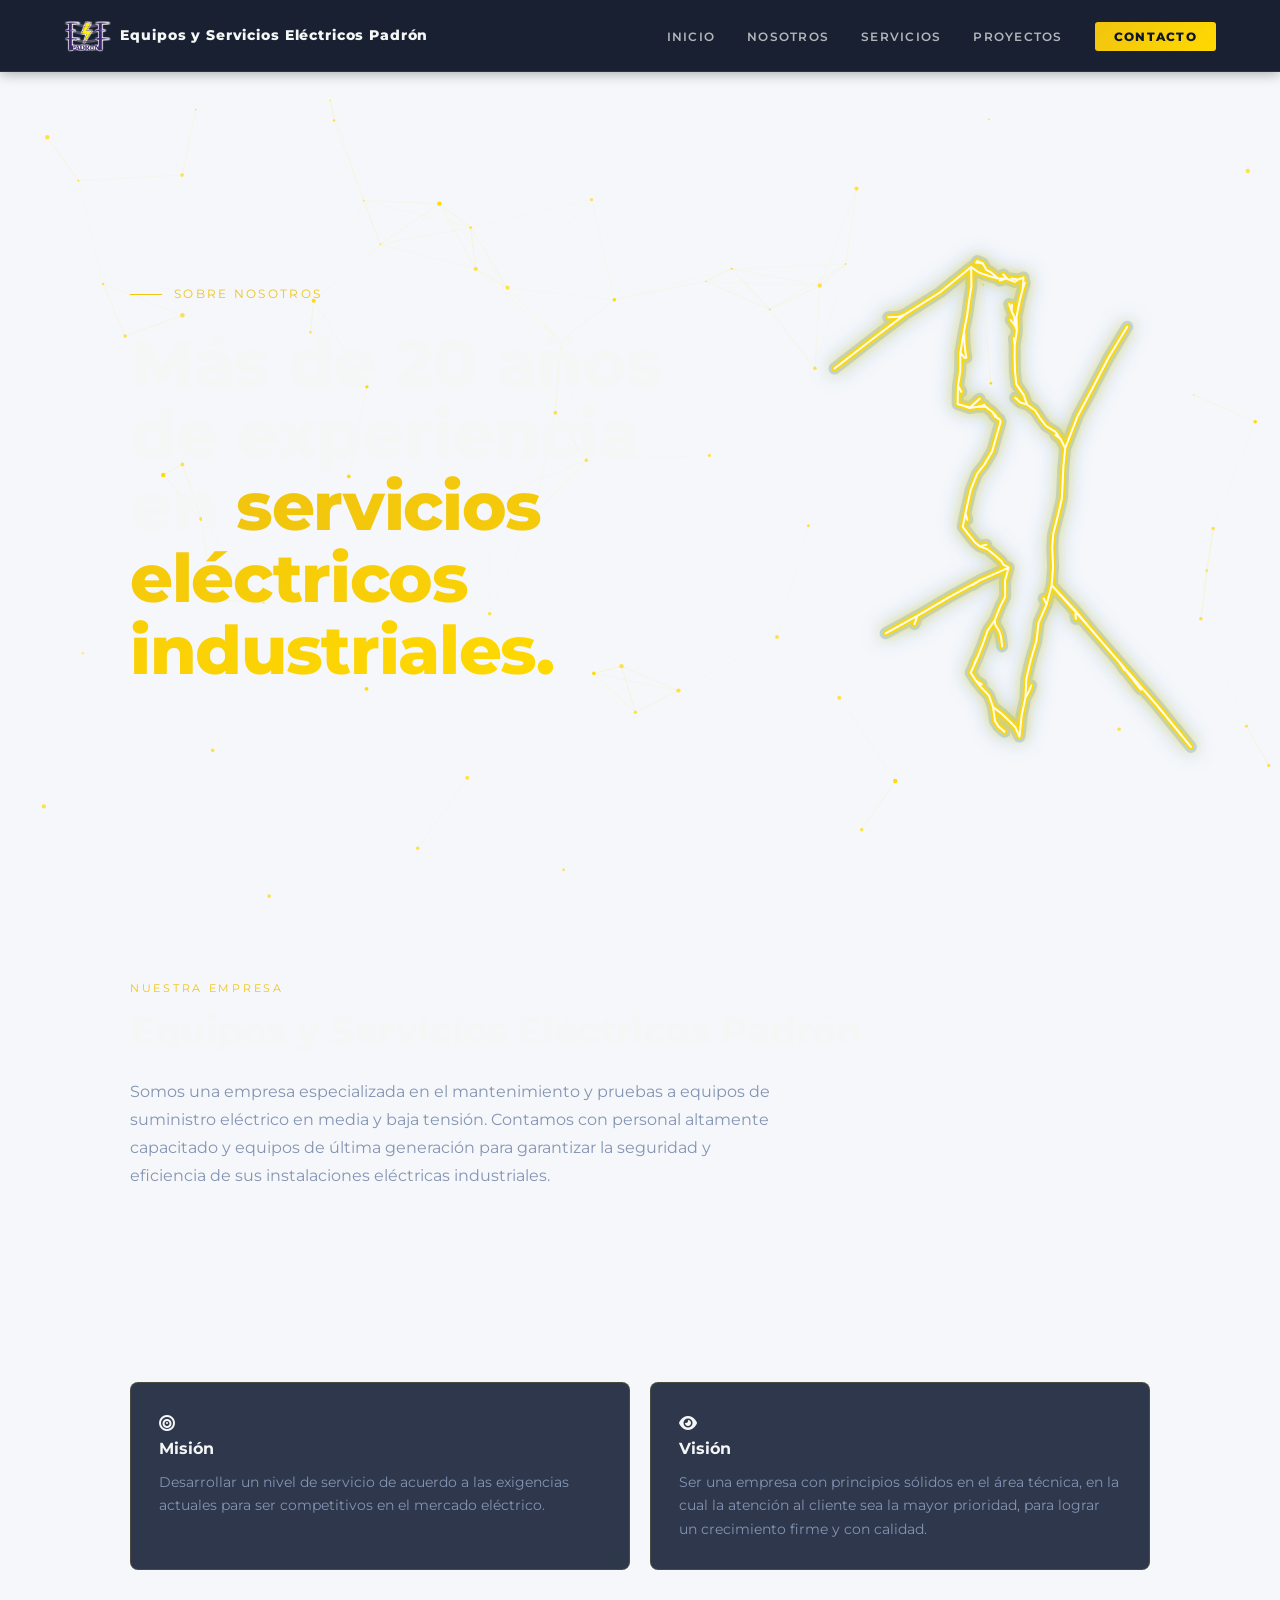
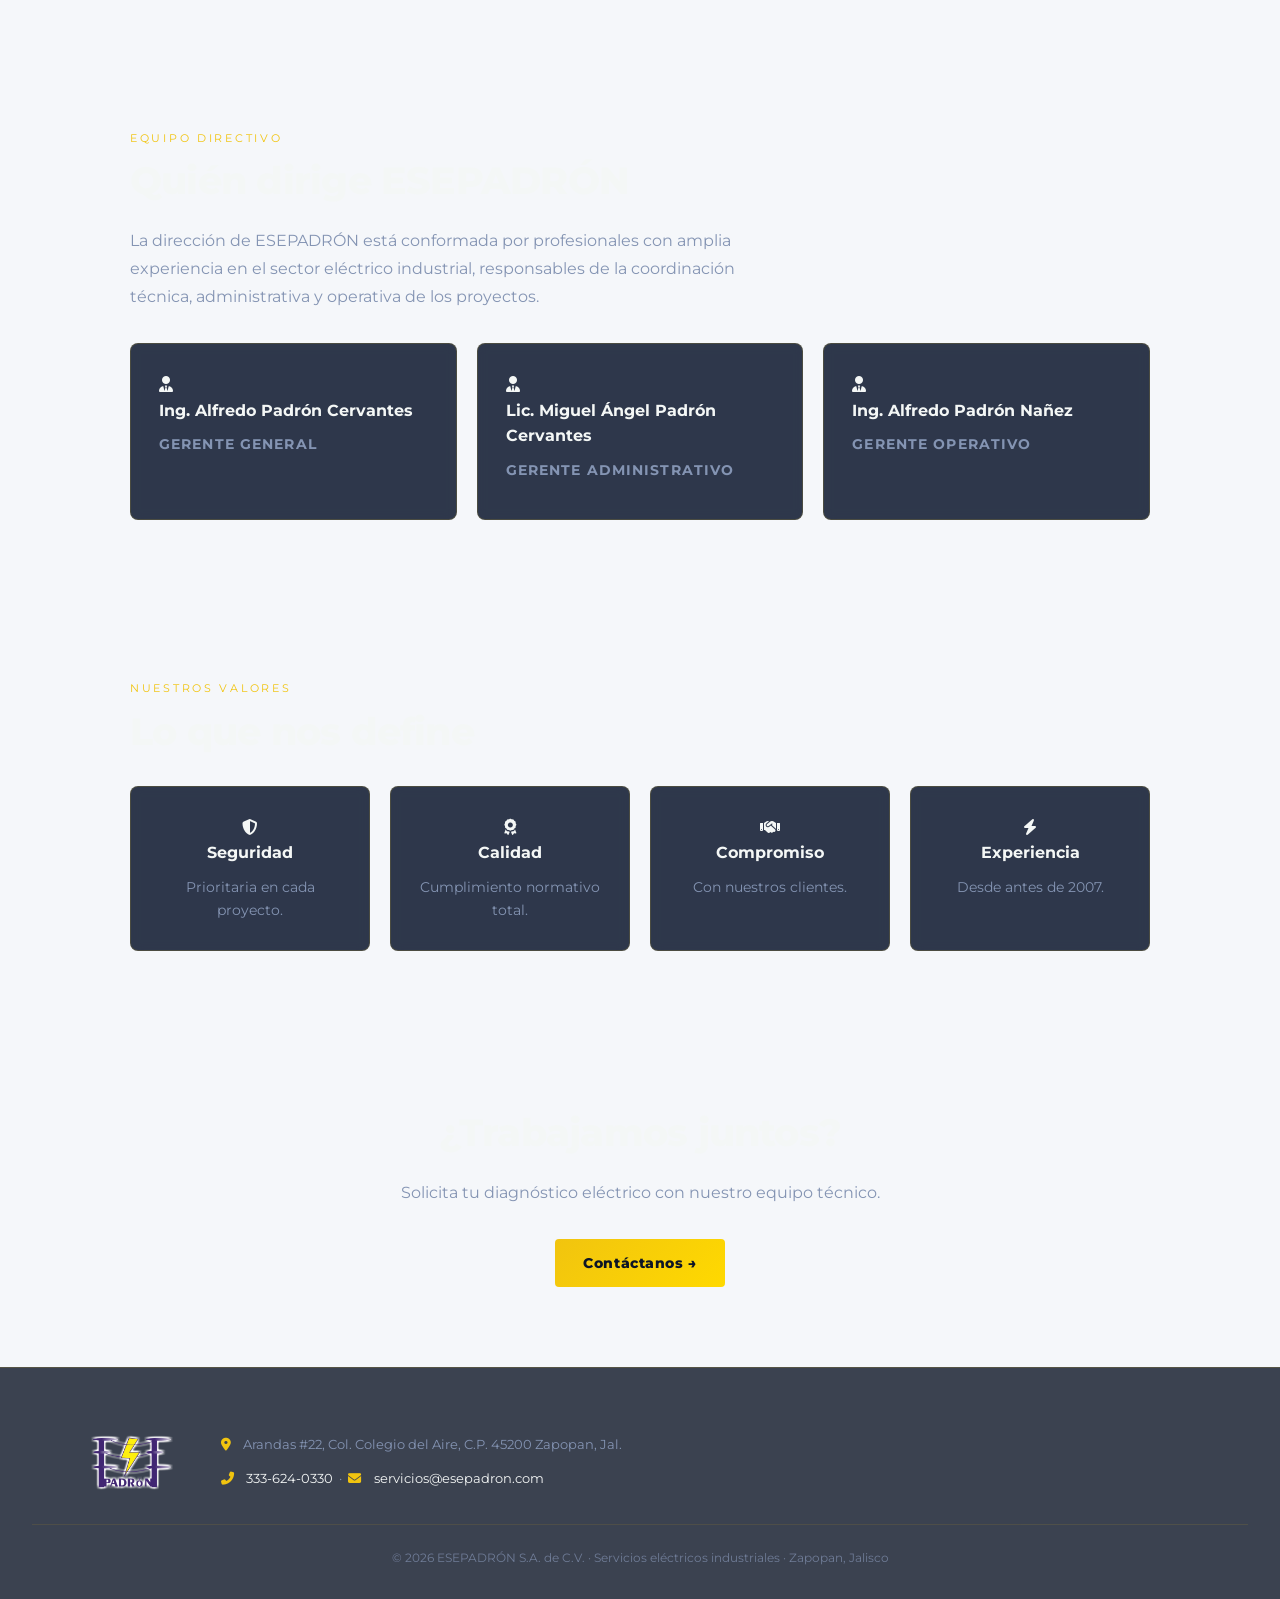
==== nosotros.html @ fdfe0a68 "Finalizar diseño: fondo natural, relámpagos azules/amarillos, más bifurcaciones" ====
<!DOCTYPE html>
<html lang="es">
<head>
    <meta charset="UTF-8">
    <meta name="viewport" content="width=device-width, initial-scale=1.0">
    <meta name="theme-color" content="#0d1526">
    <meta name="description" content="Sobre ESEPADRÓN: más de 20 años en servicios eléctricos industriales en baja y media tensión. Misión, visión, equipo directivo y valores.">
    <title>Nosotros | ESEPADRÓN</title>
    <link href="https://fonts.googleapis.com/css2?family=Montserrat:wght@300;400;600;700;800&display=swap" rel="stylesheet">
    <link rel="stylesheet" href="https://cdnjs.cloudflare.com/ajax/libs/font-awesome/6.4.0/css/all.min.css">
    <link rel="icon" type="image/png" href="img/rayo.png">
    <link rel="stylesheet" href="styles.css?v=3">
</head>
<body>

<div id="scroll-progress" aria-hidden="true"></div>
<canvas id="canvas-grid" aria-hidden="true"></canvas>
<canvas id="canvas-lightning" aria-hidden="true"></canvas>

<header class="navbar">
    <a href="index.html" class="logo">
        <img src="img/esepadronlogo2-300x218.png" alt="ESEPADRÓN" class="logo-img">
        <span class="logo-text">Equipos y Servicios Eléctricos Padrón</span>
    </a>
    <nav>
        <ul class="nav-links">
            <li><a href="index.html">Inicio</a></li>
            <li><a href="nosotros.html">Nosotros</a></li>
            <li><a href="index.html#servicios">Servicios</a></li>
            <li><a href="proyectos.html">Proyectos</a></li>
            <li><a href="index.html#contacto" class="nav-cta">Contacto</a></li>
        </ul>
    </nav>
    <div class="burger" aria-label="Menu"><div></div><div></div><div></div></div>
</header>

<main>

<!-- ===== HERO SECUNDARIO ===== -->
<section class="hero-sub-page" id="inicio">
    <div class="hero-content">
        <div class="hero-eyebrow">Sobre nosotros</div>
        <h1>Más de 20 años de experiencia en <span class="h1-accent">servicios eléctricos industriales.</span></h1>
    </div>
    <div class="bolt-stage" id="boltStage" aria-hidden="true"></div>
</section>

<!-- ===== NUESTRA EMPRESA ===== -->
<section class="section">
    <div class="section-label">Nuestra empresa</div>
    <h2 class="reveal">Equipos y Servicios Eléctricos Padrón</h2>
    <p class="section-sub reveal">
        Somos una empresa especializada en el mantenimiento y pruebas a equipos de suministro
        eléctrico en media y baja tensión. Contamos con personal altamente capacitado y equipos
        de última generación para garantizar la seguridad y eficiencia de sus instalaciones
        eléctricas industriales.
    </p>
</section>

<!-- ===== MISIÓN / VISIÓN ===== -->
<section class="section">
    <div class="cards">
        <article class="card reveal">
            <div class="mv-icon"><i class="fas fa-bullseye"></i></div>
            <h3>Misión</h3>
            <p>Desarrollar un nivel de servicio de acuerdo a las exigencias actuales para ser competitivos en el mercado eléctrico.</p>
        </article>
        <article class="card reveal" style="transition-delay:.1s">
            <div class="mv-icon"><i class="fas fa-eye"></i></div>
            <h3>Visión</h3>
            <p>Ser una empresa con principios sólidos en el área técnica, en la cual la atención al cliente sea la mayor prioridad, para lograr un crecimiento firme y con calidad.</p>
        </article>
    </div>
</section>

<!-- ===== EQUIPO DIRECTIVO ===== -->
<section class="section">
    <div class="section-label">Equipo directivo</div>
    <h2 class="reveal">Quién dirige ESEPADRÓN</h2>
    <p class="section-sub reveal">
        La dirección de ESEPADRÓN está conformada por profesionales con amplia experiencia en el
        sector eléctrico industrial, responsables de la coordinación técnica, administrativa y
        operativa de los proyectos.
    </p>
    <div class="cards">
        <article class="card team reveal">
            <div class="team-avatar"><i class="fas fa-user-tie"></i></div>
            <h3>Ing. Alfredo Padrón Cervantes</h3>
            <p class="card-label">Gerente General</p>
        </article>
        <article class="card team reveal" style="transition-delay:.1s">
            <div class="team-avatar"><i class="fas fa-user-tie"></i></div>
            <h3>Lic. Miguel Ángel Padrón Cervantes</h3>
            <p class="card-label">Gerente Administrativo</p>
        </article>
        <article class="card team reveal" style="transition-delay:.2s">
            <div class="team-avatar"><i class="fas fa-user-tie"></i></div>
            <h3>Ing. Alfredo Padrón Nañez</h3>
            <p class="card-label">Gerente Operativo</p>
        </article>
    </div>
</section>

<!-- ===== VALORES ===== -->
<section class="section">
    <div class="section-label">Nuestros valores</div>
    <h2 class="reveal">Lo que nos define</h2>
    <div class="cards">
        <article class="card compliance reveal">
            <div class="mv-icon"><i class="fas fa-shield-halved"></i></div>
            <h3>Seguridad</h3><p>Prioritaria en cada proyecto.</p>
        </article>
        <article class="card compliance reveal" style="transition-delay:.08s">
            <div class="mv-icon"><i class="fas fa-award"></i></div>
            <h3>Calidad</h3><p>Cumplimiento normativo total.</p>
        </article>
        <article class="card compliance reveal" style="transition-delay:.16s">
            <div class="mv-icon"><i class="fas fa-handshake"></i></div>
            <h3>Compromiso</h3><p>Con nuestros clientes.</p>
        </article>
        <article class="card compliance reveal" style="transition-delay:.24s">
            <div class="mv-icon"><i class="fas fa-bolt"></i></div>
            <h3>Experiencia</h3><p>Desde antes de 2007.</p>
        </article>
    </div>
</section>

<!-- ===== CTA ===== -->
<section class="section contact" style="text-align:center">
    <h2 class="reveal">¿Trabajamos juntos?</h2>
    <p class="section-sub reveal" style="margin:0 auto 2rem">Solicita tu diagnóstico eléctrico con nuestro equipo técnico.</p>
    <a href="index.html#contacto" class="btn-primary">Contáctanos →</a>
</section>

</main>

<footer>
    <div class="footer-inner">
        <img class="footer-logo" src="img/esepadronlogo2-300x218.png" alt="ESEPADRÓN">
        <div class="footer-info">
            <p><i class="fas fa-map-marker-alt"></i> Arandas #22, Col. Colegio del Aire, C.P. 45200 Zapopan, Jal.</p>
            <p><i class="fas fa-phone-alt"></i> <a href="tel:+523336240330">333-624-0330</a> &nbsp;·&nbsp; <i class="fas fa-envelope"></i> <a href="mailto:servicios@esepadron.com">servicios@esepadron.com</a></p>
        </div>
    </div>
    <p class="footer-copy">© 2026 ESEPADRÓN S.A. de C.V. · Servicios eléctricos industriales · Zapopan, Jalisco</p>
</footer>

<script src="libs/gsap.min.js"></script>
<script src="libs/ScrollTrigger.min.js"></script>
<script src="libs/lenis.min.js"></script>
<script src="script.js?v=3"></script>
</body>
</html>
---- styles.css ----
:root {
    --bg:        #0d1526;   /* navy más profundo que el actual #131d33 */
    --surface:   #131d33;
    --surface-2: #1a2b4c;
    --yellow:    #f1c40f;
    --yellow-2:  #ffd900;
    --violet:    #3b2d78;   /* morado del logo, para acentos secundarios */
    --text:      #f4f7f6;
    --muted:     #8494b3;
    --border-y:  rgba(241,196,15,0.15);
    --glow-y:    rgba(241,196,15,0.25);
    --grad:      linear-gradient(135deg, #f1c40f, #ffd900);
}

*, *::before, *::after { box-sizing: border-box; margin: 0; padding: 0; }

html { scroll-behavior: smooth; }
html.lenis, html.lenis body { height: auto; }
.lenis.lenis-smooth { scroll-behavior: auto !important; }

body {
    font-family: 'Montserrat', system-ui, sans-serif;
    background: #f5f7fa;
    color: var(--text);
    line-height: 1.6;
    overflow-x: hidden;
}

#scroll-progress {
    position: fixed; top: 0; left: 0; width: 100%; height: 4px;
    background: var(--grad);
    box-shadow: 0 0 12px var(--glow-y);
    transform: scaleX(0); transform-origin: left;
    z-index: 2001; pointer-events: none;
}

#canvas-grid { position: fixed; inset: 0; pointer-events: none; z-index: 0; }
#canvas-lightning { position: fixed; inset: 0; pointer-events: none; z-index: 1; }

main, footer { position: relative; z-index: 10; }

/* ===== NAVBAR ===== */
.navbar {
    position: fixed; top: 0; left: 0; width: 100%; height: 72px;
    padding: 0 5%;
    display: flex; align-items: center; justify-content: space-between;
    background: rgba(13,21,38,0.95); backdrop-filter: blur(16px);
    border-bottom: 1px solid rgba(241,196,15,0.1);
    z-index: 1000;
    box-shadow: 0 2px 12px rgba(0,0,0,0.3);
}
.logo { display: flex; align-items: center; gap: 0.6rem; text-decoration: none; }
.logo-bolt { width: 20px; height: 27px; fill: var(--yellow); filter: drop-shadow(0 0 6px var(--glow-y)); }
.logo-text { font-size: 0.9rem; font-weight: 800; letter-spacing: 0.06em; color: var(--text); text-decoration: none !important; border: none; }
.logo-text .accent { color: var(--yellow); }
.nav-links { display: flex; gap: 2rem; list-style: none; align-items: center; }
.nav-links a {
    color: rgba(244,247,246,0.7); text-decoration: none;
    font-size: 0.78rem; letter-spacing: 0.1em; text-transform: uppercase;
    font-weight: 600;
    transition: color 0.2s;
}
.nav-links a:hover { color: var(--yellow); }
.nav-links a.nav-cta {
    background: var(--grad); color: #0d1526; font-weight: 800;
    padding: 0.45rem 1.2rem; border-radius: 3px;
}
.burger { display: none; flex-direction: column; gap: 5px; cursor: pointer; padding: 6px; }
.burger div { width: 24px; height: 2px; background: var(--text); }

/* ===== HERO ===== */
.hero, .hero-sub-page {
    min-height: 100vh;
    display: flex; align-items: center; justify-content: space-between;
    gap: 3rem; max-width: 1100px; margin: 0 auto;
    padding: 10rem 2.5rem 4rem;
}
.hero-content { max-width: 560px; flex: 1; }

.hero-eyebrow {
    font-size: 0.72rem; letter-spacing: 0.2em; text-transform: uppercase;
    color: var(--yellow); margin-bottom: 1.5rem;
    display: flex; align-items: center; gap: 0.75rem;
    opacity: 0; transform: translateY(12px); animation: fadeUp 0.7s 0.2s forwards;
}
.hero-eyebrow::before { content: ''; width: 2rem; height: 1px; background: var(--yellow); }

h1 {
    font-size: clamp(2.5rem, 5.2vw, 4.2rem);
    font-weight: 800; line-height: 1.08; letter-spacing: -0.02em;
    text-wrap: balance; margin-bottom: 1.5rem;
    opacity: 0; transform: translateY(16px); animation: fadeUp 0.7s 0.4s forwards;
}
.h1-accent {
    background: var(--grad);
    background-clip: text; -webkit-background-clip: text;
    -webkit-text-fill-color: transparent;
}

.hero-sub {
    font-size: 1rem; color: var(--muted); max-width: 500px;
    margin-bottom: 2.5rem; line-height: 1.75;
    opacity: 0; transform: translateY(12px); animation: fadeUp 0.7s 0.6s forwards;
}

.cta-group {
    display: flex; gap: 1rem; flex-wrap: wrap;
    opacity: 0; transform: translateY(12px); animation: fadeUp 0.7s 0.8s forwards;
}
.cta-group.center { justify-content: center; }
.btn-primary {
    display: inline-flex; align-items: center; gap: 0.5rem;
    background: var(--grad); color: #0d1526;
    font-weight: 800; font-size: 0.875rem; letter-spacing: 0.04em;
    padding: 0.8rem 1.8rem; border-radius: 4px; text-decoration: none;
    transition: box-shadow 0.2s, transform 0.2s;
}
.btn-primary:hover { box-shadow: 0 0 28px var(--glow-y); transform: translateY(-1px); }
.btn-outline {
    display: inline-flex; align-items: center; gap: 0.5rem;
    color: var(--text); font-size: 0.875rem; letter-spacing: 0.04em;
    padding: 0.8rem 1.8rem; border: 1px solid var(--border-y);
    border-radius: 4px; text-decoration: none;
    transition: border-color 0.2s, color 0.2s;
}
.btn-outline:hover { border-color: var(--yellow); color: var(--yellow); }

@keyframes fadeUp { to { opacity: 1; transform: translateY(0); } }
@keyframes bounceIn {
    from { opacity: 0; transform: scale(0.8) translateY(20px); }
    to { opacity: 1; transform: scale(1) translateY(0); }
}

/* ===== ANCLA DEL RAYO REALISTA (el rayo se dibuja en el canvas) ===== */
.bolt-stage {
    flex-shrink: 0;
    width: 300px; height: 440px;
}
.logo-img { height: 34px; width: auto; }

/* ===== STATS / BADGES ===== */
.stats {
    border-top: 1px solid var(--border-y); border-bottom: 1px solid var(--border-y);
    background: rgba(13,21,38,0.75); backdrop-filter: blur(10px);
    position: relative; z-index: 10;
}
.stats-inner {
    max-width: 1100px; margin: 0 auto; padding: 2.5rem;
    display: grid; grid-template-columns: repeat(4, 1fr); gap: 2rem;
}
.stat { text-align: center; }
.stat-num {
    font-size: 1.7rem; font-weight: 800; letter-spacing: -0.01em;
    line-height: 1; margin-bottom: 0.4rem;
    background: var(--grad); background-clip: text;
    -webkit-background-clip: text; -webkit-text-fill-color: transparent;
}
.stat-label { font-size: 0.68rem; letter-spacing: 0.15em; text-transform: uppercase; color: var(--muted); }

/* ===== SECCIONES ===== */
.section { max-width: 1100px; margin: 0 auto; padding: 5rem 2.5rem; }
.section-label {
    font-size: 0.68rem; letter-spacing: 0.25em; text-transform: uppercase;
    color: var(--yellow); margin-bottom: 0.75rem;
}
h2 {
    font-size: clamp(1.75rem, 3vw, 2.5rem); font-weight: 800;
    letter-spacing: -0.02em; text-wrap: balance; line-height: 1.15;
    margin-bottom: 1.5rem;
}
.section-sub { color: var(--muted); max-width: 640px; line-height: 1.75; }

.cards { display: grid; grid-template-columns: repeat(auto-fit, minmax(230px, 1fr)); gap: 1.25rem; margin-top: 2rem; }
.card {
    background: rgba(19,29,51,0.88); border: 1px solid var(--border-y);
    border-radius: 8px; padding: 1.75rem; backdrop-filter: blur(6px);
    transition: border-color 0.2s, box-shadow 0.2s, transform 0.2s;
}
.card:hover { border-color: rgba(241,196,15,0.4); box-shadow: 0 0 30px rgba(241,196,15,0.08); transform: translateY(-3px); }
.card-icon { font-size: 1.5rem; margin-bottom: 1rem; }
.card h3 { font-size: 1rem; font-weight: 700; margin-bottom: 0.6rem; }
.card p { color: var(--muted); font-size: 0.875rem; line-height: 1.65; }
.card-img { width: 100%; height: 160px; object-fit: cover; border-radius: 6px; margin-bottom: 1rem; }

/* ===== DOS COLUMNAS (quiénes somos, clientes, contacto) ===== */
.two-col { display: grid; grid-template-columns: 1fr 1fr; gap: 3.5rem; align-items: center; }
.two-col h2 { margin-top: 0.5rem; }
.col-img img { width: 85%; margin: 0 auto; border-radius: 10px; display: block; border: 1px solid var(--border-y); }
.gallery img { width: 100%; border-radius: 10px; display: block; border: 1px solid var(--border-y); }
.clients-list { list-style: none; margin: 1.5rem 0; }
.clients-list li { color: var(--text); margin-bottom: 0.75rem; }
.clients-list i { color: var(--yellow); margin-right: 0.5rem; }
.gallery { display: grid; grid-template-columns: 1fr 1fr; gap: 1rem; }
.gallery-top { grid-column: 1 / -1; height: 220px; object-fit: cover; }
.gallery img:not(.gallery-top) { height: 150px; object-fit: cover; }

/* ===== EQUIPOS (nodos interactivos) ===== */
.energy-grid { display: grid; grid-template-columns: repeat(3, 1fr); gap: 2rem; margin-top: 2rem; }
.energy-node {
    background: rgba(19,29,51,0.88); border: 1px solid var(--border-y);
    border-radius: 12px; padding: 2rem 1.5rem; text-align: center; cursor: pointer;
    color: var(--text); font-family: inherit;
    transition: border-color 0.2s, transform 0.2s, box-shadow 0.2s;
    animation: bounceIn 0.6s cubic-bezier(0.68, -0.55, 0.265, 1.55) forwards;
}
.energy-node:hover, .energy-node.active { border-color: var(--yellow); transform: translateY(-6px); box-shadow: 0 0 30px rgba(241,196,15,0.15); }
.energy-node img { width: 80px; height: 80px; object-fit: contain; margin-bottom: 1rem; }
.energy-node h4 { font-size: 1rem; font-weight: 700; margin-bottom: 0.4rem; line-height: 1.3; }
.energy-node span { font-size: 0.8rem; color: var(--muted); }
.scope-stage { margin-top: 0; padding: 0; grid-column: 1 / -1; animation: slideDown 0.5s ease-out; }
@keyframes slideDown { from { opacity: 0; transform: translateY(-10px); max-height: 0; } to { opacity: 1; transform: translateY(0); max-height: 600px; } }
.scope-card {
    background: rgba(26,43,76,0.9); border: 2px solid var(--yellow);
    border-radius: 12px; padding: 2rem;
    box-shadow: 0 0 30px rgba(241,196,15,0.2);
}
.scope-badge { display: inline-flex; align-items: center; gap: 0.4rem; color: var(--yellow); font-weight: 700; font-size: 0.9rem; }
.scope-card h4 { margin: 0.75rem 0 1rem; font-size: 1rem; }
.scope-card ul { list-style: none; display: grid; grid-template-columns: repeat(auto-fit, minmax(260px, 1fr)); gap: 0.6rem; }
.scope-card li { color: var(--text); font-size: 0.875rem; line-height: 1.5; }
.scope-card li i { color: var(--yellow); margin-right: 0.5rem; font-size: 0.7rem; }

/* ===== MARCAS ===== */
.brand-row { display: grid; grid-template-columns: repeat(auto-fit, minmax(220px, 1fr)); gap: 2rem; margin-top: 2rem; max-width: 900px; margin-left: auto; margin-right: auto; }
.brand-card {
    background: rgba(19,29,51,0.6); border: 1px solid var(--border-y);
    border-radius: 12px; padding: 2.5rem 2rem;
    display: flex; align-items: center; justify-content: center; height: 140px;
    transition: border-color 0.3s, box-shadow 0.3s, transform 0.3s;
}
.brand-card:hover {
    border-color: var(--yellow);
    box-shadow: 0 0 30px rgba(241,196,15,0.15);
    transform: translateY(-6px);
}
.brand-card img { max-height: 70px; max-width: 160px; object-fit: contain; }

/* ===== CUMPLIMIENTO ===== */
.compliance { text-align: center; }
.comp-icon { width: 80px; height: 80px; object-fit: contain; margin: 0 auto 1rem; display: block; }
.card-label { color: var(--yellow); font-size: 0.78rem; text-transform: uppercase; letter-spacing: 0.08em; font-weight: 700; margin-bottom: 0.6rem; }
.norm-tag { margin-top: 1rem; display: inline-block; background: rgba(241,196,15,0.12); color: var(--yellow); font-size: 0.72rem; padding: 0.3rem 0.8rem; border-radius: 20px; }
.repse-actions { margin-top: 1rem; display: flex; flex-direction: column; align-items: center; gap: 0.75rem; }
.repse-btn { background: var(--grad); color: #0d1526; font-weight: 700; font-size: 0.8rem; padding: 0.5rem 1rem; border-radius: 4px; text-decoration: none; }
.repse-qr { width: 90px; border-radius: 6px; }
.dc3-list { list-style: none; text-align: left; margin-top: 0.5rem; }
.dc3-list li { color: var(--muted); font-size: 0.82rem; margin-bottom: 0.4rem; }
.dc3-list i { color: var(--yellow); margin-right: 0.4rem; }

/* ===== CONTACTO ===== */
.contact-list { list-style: none; margin-top: 1.5rem; }
.contact-list li { color: var(--text); margin-bottom: 0.9rem; display: flex; align-items: center; gap: 0.75rem; }
.contact-list i { color: var(--yellow); width: 18px; text-align: center; }
.contact-list a { color: var(--text); text-decoration: none; }
.contact-list a:hover { color: var(--yellow); }
.contact-list .urgent { color: var(--yellow); font-weight: 700; }
.form-card { background: rgba(19,29,51,0.9); border: 1px solid var(--border-y); border-radius: 12px; padding: 2rem; }
.form-card h3 { font-size: 1.2rem; font-weight: 800; margin-bottom: 0.4rem; }
.form-sub { color: var(--muted); font-size: 0.85rem; margin-bottom: 1.5rem; }
.form-row { display: grid; grid-template-columns: 1fr 1fr; gap: 0.75rem; }
.form-card input, .form-card select, .form-card textarea {
    width: 100%; margin-bottom: 0.75rem; padding: 0.75rem;
    background: var(--bg); border: 1px solid var(--border-y); border-radius: 6px;
    color: var(--text); font-family: inherit; font-size: 0.875rem;
}
.form-card input:focus, .form-card select:focus, .form-card textarea:focus { outline: none; border-color: var(--yellow); }
.btn-primary.full { width: 100%; justify-content: center; border: none; cursor: pointer; }

/* ===== FOOTER ===== */
footer {
    border-top: 1px solid var(--border-y); padding: 4rem 2rem 2rem; text-align: center;
    font-size: 0.82rem; color: var(--muted); background: rgba(13,21,38,0.8);
}
.footer-inner { max-width: 1100px; margin: 0 auto; display: grid; grid-template-columns: auto 1fr; align-items: center; justify-content: center; gap: 3rem; margin-bottom: 2rem; }
.footer-logo { height: 60px; }
.footer-info { text-align: left; display: flex; flex-direction: column; gap: 0.8rem; }
.footer-info p { margin-bottom: 0; line-height: 1.6; }
.footer-info i { color: var(--yellow); margin-right: 0.6rem; }
.footer-info a { color: var(--text); text-decoration: none; transition: color 0.2s; }
.footer-info a:hover { color: var(--yellow); }
.footer-copy { font-size: 0.72rem; opacity: 0.7; padding-top: 1.5rem; border-top: 1px solid var(--border-y); }

/* ===== REVEALS ===== */
.reveal { opacity: 0; transform: translateY(28px); transition: opacity 0.7s ease, transform 0.7s ease; }
.reveal.visible { opacity: 1; transform: translateY(0); }

/* ===== RESPONSIVE ===== */
@media (max-width: 900px) {
    .stats-inner { grid-template-columns: repeat(2, 1fr); }
    .two-col { grid-template-columns: 1fr; gap: 2.5rem; }
    .energy-grid { grid-template-columns: repeat(2, 1fr); gap: 1.5rem; }
}
@media (max-width: 700px) {
    .nav-links {
        position: fixed; top: 72px; right: 0; width: 100%; height: calc(100vh - 72px);
        background: var(--bg); flex-direction: column;
        align-items: center; justify-content: center; gap: 2rem;
        transform: translateX(100%); transition: transform 0.3s ease;
    }
    .nav-links.nav-active { transform: translateX(0); }
    .burger { display: flex; }
    .hero { flex-direction: column-reverse; text-align: center; padding: 110px 8% 60px; gap: 1rem; }
    .hero-eyebrow, .cta-group { justify-content: center; }
    .bolt-stage { width: 200px; height: 300px; }
    .section { padding-left: 8%; padding-right: 8%; }
    .cards { grid-template-columns: 1fr; }
    .form-row { grid-template-columns: 1fr; }
    .energy-grid { grid-template-columns: 1fr; gap: 1rem; }
    .brand-row { grid-template-columns: 1fr; }
    .footer-inner { grid-template-columns: 1fr; gap: 1.5rem; }
    .footer-info { text-align: center; }
}
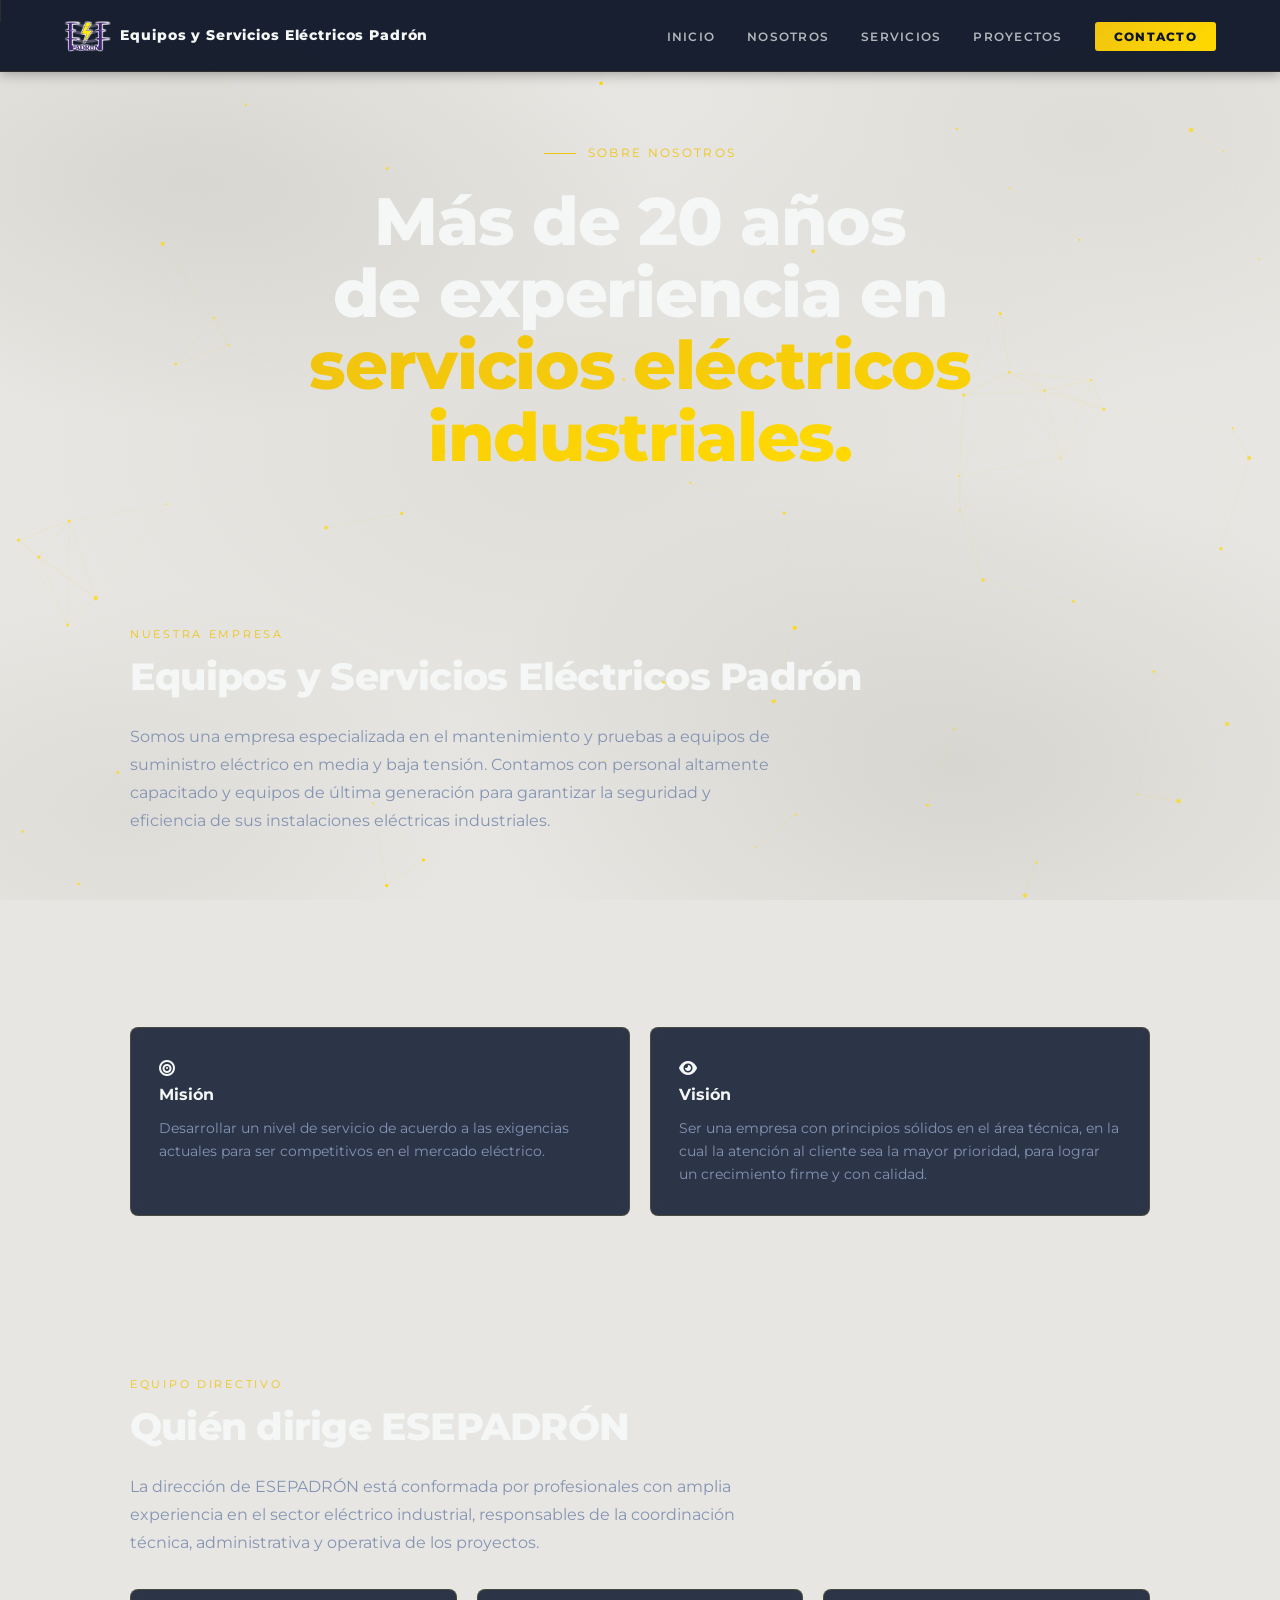
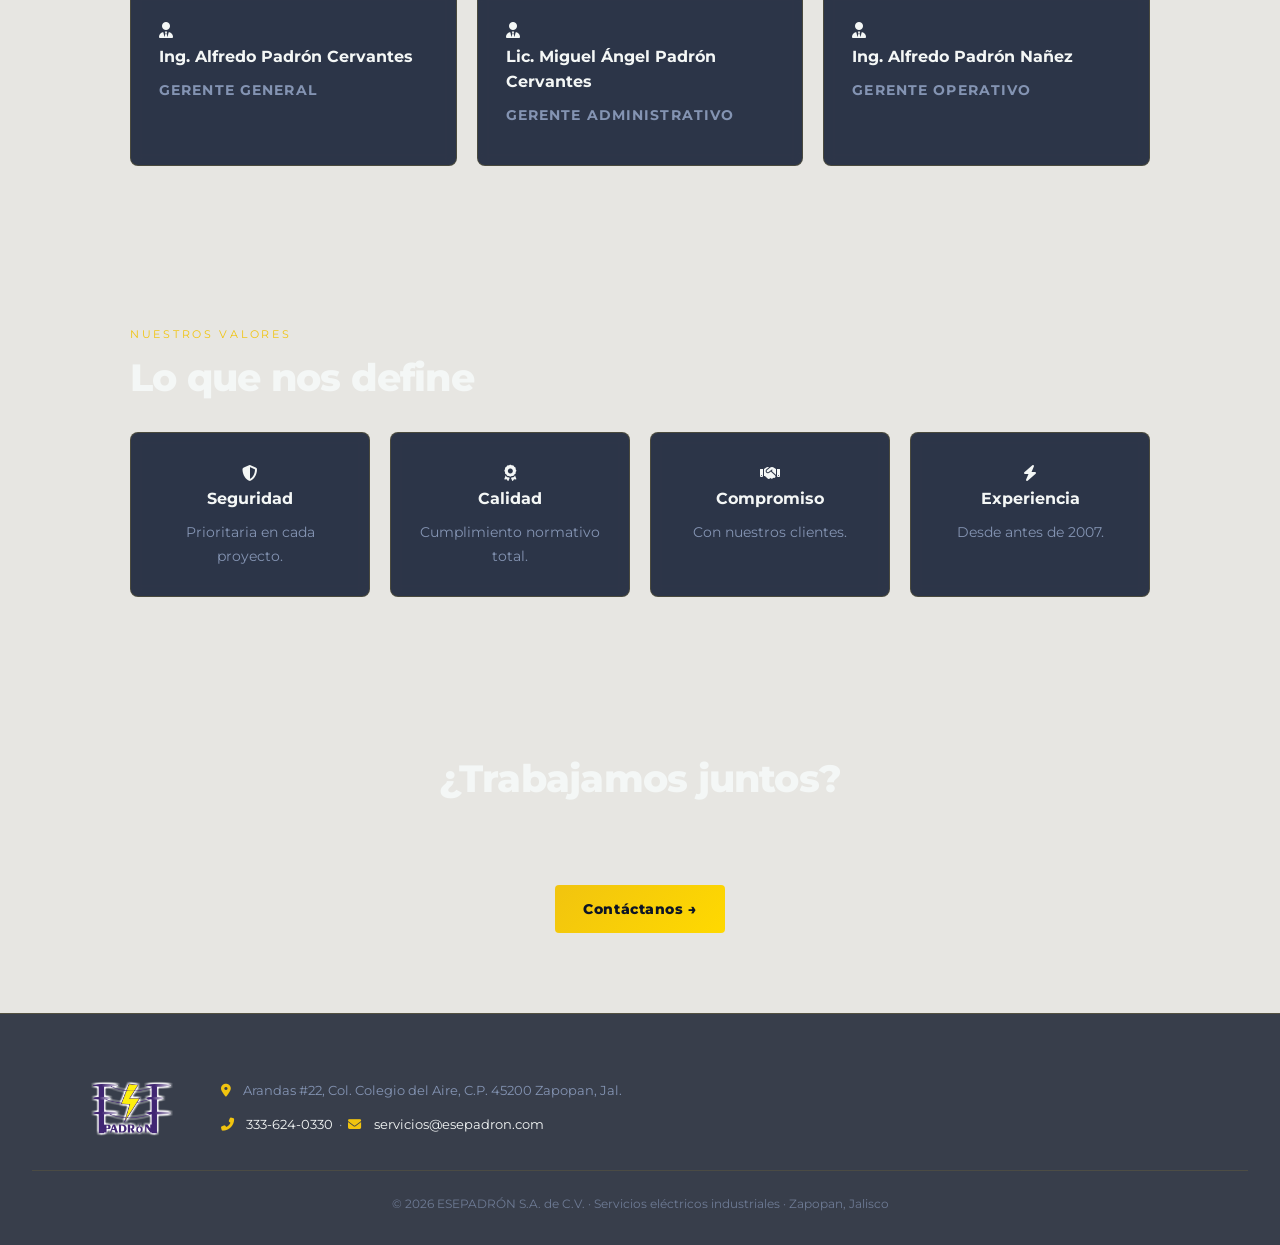
==== commit 35cb6ec4: "Corregir fondo texturizado, rayo azul/dorado, seleccion de equipos y paginas secundarias" ====
--- a/nosotros.html
+++ b/nosotros.html
@@ -42,7 +42,6 @@
         <div class="hero-eyebrow">Sobre nosotros</div>
         <h1>Más de 20 años de experiencia en <span class="h1-accent">servicios eléctricos industriales.</span></h1>
     </div>
-    <div class="bolt-stage" id="boltStage" aria-hidden="true"></div>
 </section>
 
 <!-- ===== NUESTRA EMPRESA ===== -->
--- a/styles.css
+++ b/styles.css
@@ -20,7 +20,14 @@
 
 body {
     font-family: 'Montserrat', system-ui, sans-serif;
-    background: #f5f7fa;
+    background-color: #e7e6e2;
+    background-image:
+        radial-gradient(ellipse 60% 45% at 15% 20%, rgba(160,158,150,0.22), transparent 60%),
+        radial-gradient(ellipse 55% 50% at 85% 15%, rgba(180,178,170,0.18), transparent 60%),
+        radial-gradient(ellipse 65% 55% at 75% 85%, rgba(150,148,140,0.20), transparent 60%),
+        radial-gradient(ellipse 50% 45% at 10% 90%, rgba(170,168,160,0.16), transparent 55%),
+        radial-gradient(ellipse 70% 60% at 45% 50%, rgba(200,199,193,0.25), transparent 65%);
+    background-attachment: fixed;
     color: var(--text);
     line-height: 1.6;
     overflow-x: hidden;
@@ -69,13 +76,20 @@
 .burger div { width: 24px; height: 2px; background: var(--text); }
 
 /* ===== HERO ===== */
-.hero, .hero-sub-page {
+.hero {
     min-height: 100vh;
     display: flex; align-items: center; justify-content: space-between;
     gap: 3rem; max-width: 1100px; margin: 0 auto;
     padding: 10rem 2.5rem 4rem;
 }
+.hero-sub-page {
+    display: flex; align-items: center; justify-content: center;
+    text-align: center; max-width: 800px; margin: 0 auto;
+    padding: 9rem 2.5rem 3rem;
+}
 .hero-content { max-width: 560px; flex: 1; }
+.hero-sub-page .hero-content { max-width: 100%; }
+.hero-sub-page .hero-eyebrow { justify-content: center; }
 
 .hero-eyebrow {
     font-size: 0.72rem; letter-spacing: 0.2em; text-transform: uppercase;
@@ -195,28 +209,52 @@
 .gallery img:not(.gallery-top) { height: 150px; object-fit: cover; }
 
 /* ===== EQUIPOS (nodos interactivos) ===== */
-.energy-grid { display: grid; grid-template-columns: repeat(3, 1fr); gap: 2rem; margin-top: 2rem; }
+.energy-grid { display: grid; grid-template-columns: repeat(3, 1fr); gap: 2rem; margin-top: 2rem; position: relative; }
 .energy-node {
     background: rgba(19,29,51,0.88); border: 1px solid var(--border-y);
     border-radius: 12px; padding: 2rem 1.5rem; text-align: center; cursor: pointer;
     color: var(--text); font-family: inherit;
-    transition: border-color 0.2s, transform 0.2s, box-shadow 0.2s;
+    transform: scale(1);
+    transition: border-color 0.25s, transform 0.25s, box-shadow 0.25s, opacity 0.25s, background 0.25s;
     animation: bounceIn 0.6s cubic-bezier(0.68, -0.55, 0.265, 1.55) forwards;
 }
-.energy-node:hover, .energy-node.active { border-color: var(--yellow); transform: translateY(-6px); box-shadow: 0 0 30px rgba(241,196,15,0.15); }
+.energy-node:hover { border-color: var(--yellow); transform: translateY(-6px); box-shadow: 0 0 30px rgba(241,196,15,0.15); }
+.energy-node.active {
+    border-color: var(--yellow); border-width: 2px;
+    background: rgba(241,196,15,0.1);
+    transform: scale(1.08) translateY(-6px);
+    box-shadow: 0 0 40px rgba(241,196,15,0.35);
+    z-index: 2; position: relative;
+}
+.energy-node.dimmed { opacity: 0.5; transform: scale(0.95); }
 .energy-node img { width: 80px; height: 80px; object-fit: contain; margin-bottom: 1rem; }
+.energy-node.active img { filter: drop-shadow(0 0 10px rgba(241,196,15,0.5)); }
 .energy-node h4 { font-size: 1rem; font-weight: 700; margin-bottom: 0.4rem; line-height: 1.3; }
+.energy-node.active h4 { color: var(--yellow); }
 .energy-node span { font-size: 0.8rem; color: var(--muted); }
-.scope-stage { margin-top: 0; padding: 0; grid-column: 1 / -1; animation: slideDown 0.5s ease-out; }
-@keyframes slideDown { from { opacity: 0; transform: translateY(-10px); max-height: 0; } to { opacity: 1; transform: translateY(0); max-height: 600px; } }
+
+.scope-stage { margin-top: 0; padding-top: 1.5rem; grid-column: 1 / -1; position: relative; animation: slideDown 0.5s ease-out; }
+@keyframes slideDown { from { opacity: 0; transform: translateY(-10px); max-height: 0; } to { opacity: 1; transform: translateY(0); max-height: 700px; } }
+.scope-connector {
+    position: absolute; top: 0; left: var(--arrow-pos, 50%);
+    transform: translateX(-50%);
+    width: 34px; height: 34px;
+    display: flex; align-items: center; justify-content: center;
+    color: var(--yellow); font-size: 1.1rem;
+    animation: boltPulse 1.2s ease-in-out infinite;
+}
+@keyframes boltPulse {
+    0%, 100% { opacity: 0.6; transform: translateX(-50%) scale(1); }
+    50% { opacity: 1; transform: translateX(-50%) scale(1.2); }
+}
 .scope-card {
     background: rgba(26,43,76,0.9); border: 2px solid var(--yellow);
-    border-radius: 12px; padding: 2rem;
+    border-radius: 12px; padding: 2rem; text-align: center;
     box-shadow: 0 0 30px rgba(241,196,15,0.2);
 }
-.scope-badge { display: inline-flex; align-items: center; gap: 0.4rem; color: var(--yellow); font-weight: 700; font-size: 0.9rem; }
-.scope-card h4 { margin: 0.75rem 0 1rem; font-size: 1rem; }
-.scope-card ul { list-style: none; display: grid; grid-template-columns: repeat(auto-fit, minmax(260px, 1fr)); gap: 0.6rem; }
+.scope-badge { display: inline-flex; align-items: center; justify-content: center; gap: 0.4rem; color: var(--yellow); font-weight: 700; font-size: 0.9rem; }
+.scope-card h4 { margin: 0.75rem 0 1rem; font-size: 1rem; text-align: center; }
+.scope-card ul { list-style: none; display: grid; grid-template-columns: repeat(auto-fit, minmax(260px, 1fr)); gap: 0.6rem; justify-content: center; text-align: center; }
 .scope-card li { color: var(--text); font-size: 0.875rem; line-height: 1.5; }
 .scope-card li i { color: var(--yellow); margin-right: 0.5rem; font-size: 0.7rem; }
 
@@ -302,6 +340,7 @@
     .hero { flex-direction: column-reverse; text-align: center; padding: 110px 8% 60px; gap: 1rem; }
     .hero-eyebrow, .cta-group { justify-content: center; }
     .bolt-stage { width: 200px; height: 300px; }
+    .hero-sub-page { padding: 100px 8% 40px; }
     .section { padding-left: 8%; padding-right: 8%; }
     .cards { grid-template-columns: 1fr; }
     .form-row { grid-template-columns: 1fr; }
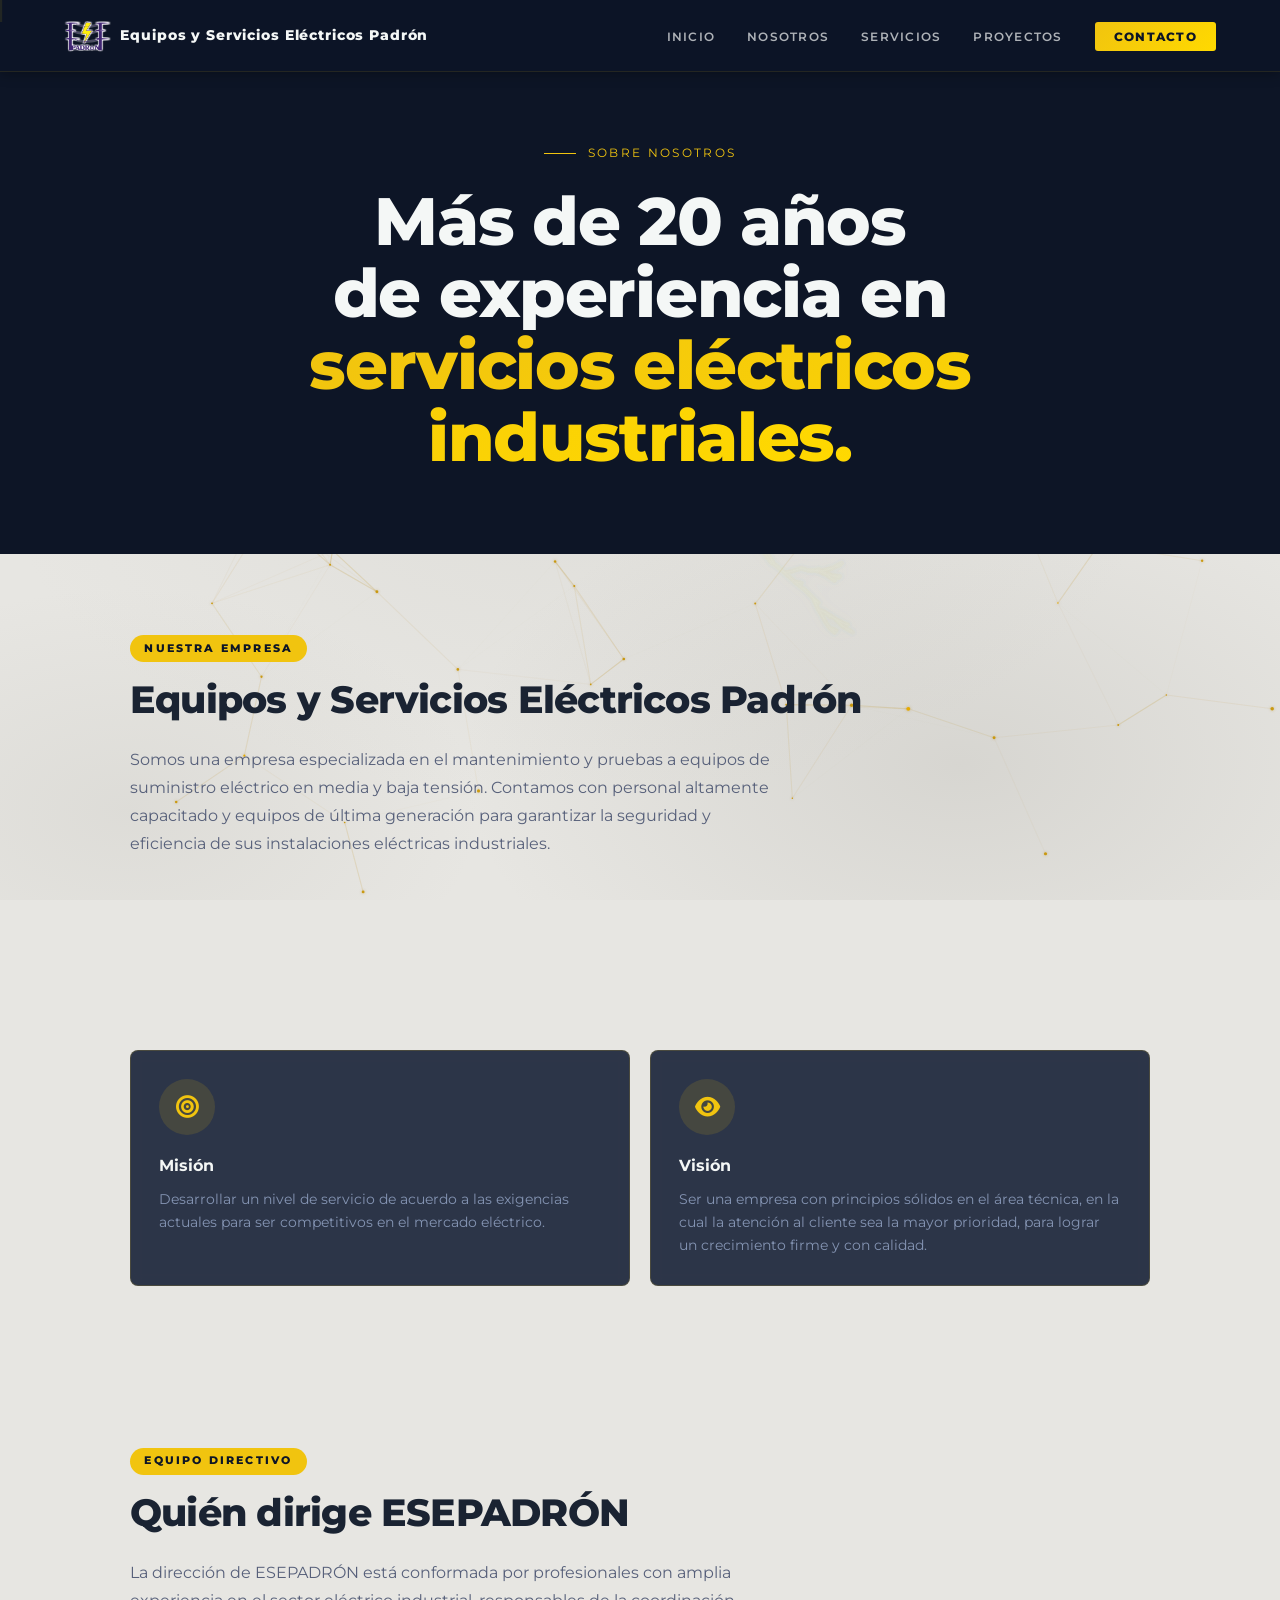
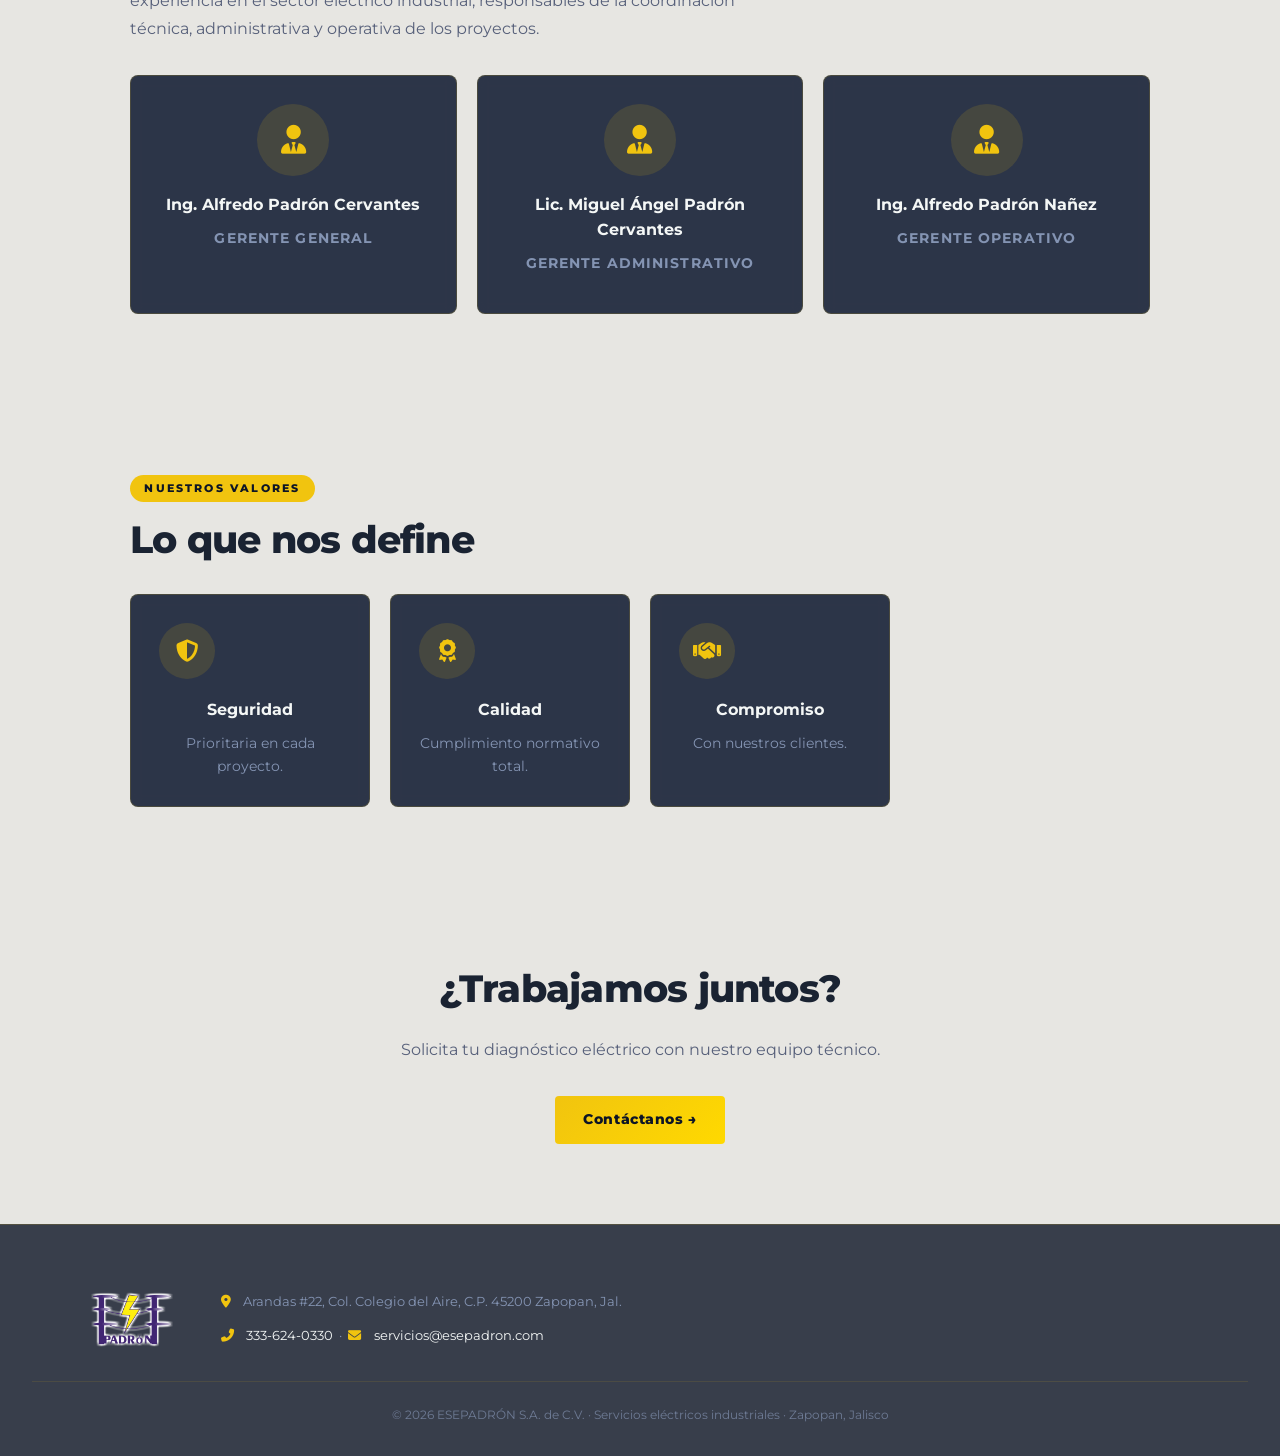
==== commit 79ededef: "Rediseno rayo azul pararrayos, correccion de contraste y paginas Proyectos/Nosotros completas" ====
--- a/nosotros.html
+++ b/nosotros.html
@@ -36,8 +36,8 @@
 
 <main>
 
-<!-- ===== HERO SECUNDARIO ===== -->
-<section class="hero-sub-page" id="inicio">
+<!-- ===== ENCABEZADO ===== -->
+<section class="page-header" id="inicio">
     <div class="hero-content">
         <div class="hero-eyebrow">Sobre nosotros</div>
         <h1>Más de 20 años de experiencia en <span class="h1-accent">servicios eléctricos industriales.</span></h1>
--- a/styles.css
+++ b/styles.css
@@ -4,9 +4,12 @@
     --surface-2: #1a2b4c;
     --yellow:    #f1c40f;
     --yellow-2:  #ffd900;
+    --yellow-strong: #a9790a; /* dorado oscuro, para texto sobre fondo claro */
     --violet:    #3b2d78;   /* morado del logo, para acentos secundarios */
-    --text:      #f4f7f6;
-    --muted:     #8494b3;
+    --text:      #f4f7f6;   /* texto claro, para usar SOLO sobre fondos oscuros (cards, navbar, footer) */
+    --muted:     #8494b3;   /* texto secundario, para usar sobre fondos oscuros */
+    --ink:       #1a2332;   /* texto oscuro, para usar sobre el fondo claro de la página */
+    --muted-dark: #57607a;  /* texto secundario, para usar sobre el fondo claro de la página */
     --border-y:  rgba(241,196,15,0.15);
     --glow-y:    rgba(241,196,15,0.25);
     --grad:      linear-gradient(135deg, #f1c40f, #ffd900);
@@ -28,7 +31,7 @@
         radial-gradient(ellipse 50% 45% at 10% 90%, rgba(170,168,160,0.16), transparent 55%),
         radial-gradient(ellipse 70% 60% at 45% 50%, rgba(200,199,193,0.25), transparent 65%);
     background-attachment: fixed;
-    color: var(--text);
+    color: var(--ink);
     line-height: 1.6;
     overflow-x: hidden;
 }
@@ -82,40 +85,47 @@
     gap: 3rem; max-width: 1100px; margin: 0 auto;
     padding: 10rem 2.5rem 4rem;
 }
-.hero-sub-page {
-    display: flex; align-items: center; justify-content: center;
-    text-align: center; max-width: 800px; margin: 0 auto;
-    padding: 9rem 2.5rem 3rem;
-}
 .hero-content { max-width: 560px; flex: 1; }
-.hero-sub-page .hero-content { max-width: 100%; }
-.hero-sub-page .hero-eyebrow { justify-content: center; }
 
 .hero-eyebrow {
     font-size: 0.72rem; letter-spacing: 0.2em; text-transform: uppercase;
-    color: var(--yellow); margin-bottom: 1.5rem;
+    color: var(--yellow-strong); margin-bottom: 1.5rem;
     display: flex; align-items: center; gap: 0.75rem;
     opacity: 0; transform: translateY(12px); animation: fadeUp 0.7s 0.2s forwards;
 }
-.hero-eyebrow::before { content: ''; width: 2rem; height: 1px; background: var(--yellow); }
+.hero-eyebrow::before { content: ''; width: 2rem; height: 1px; background: var(--yellow-strong); }
 
 h1 {
     font-size: clamp(2.5rem, 5.2vw, 4.2rem);
     font-weight: 800; line-height: 1.08; letter-spacing: -0.02em;
-    text-wrap: balance; margin-bottom: 1.5rem;
+    text-wrap: balance; margin-bottom: 1.5rem; color: var(--ink);
     opacity: 0; transform: translateY(16px); animation: fadeUp 0.7s 0.4s forwards;
 }
 .h1-accent {
-    background: var(--grad);
+    background: linear-gradient(135deg, #a9790a, #f1c40f);
     background-clip: text; -webkit-background-clip: text;
     -webkit-text-fill-color: transparent;
 }
 
 .hero-sub {
-    font-size: 1rem; color: var(--muted); max-width: 500px;
+    font-size: 1rem; color: var(--muted-dark); max-width: 500px;
     margin-bottom: 2.5rem; line-height: 1.75;
     opacity: 0; transform: translateY(12px); animation: fadeUp 0.7s 0.6s forwards;
 }
+
+/* ===== ENCABEZADO DE PÁGINAS SECUNDARIAS (Nosotros, Proyectos) ===== */
+.page-header {
+    background: var(--bg);
+    text-align: center;
+    padding: 9rem 2.5rem 3.5rem;
+    position: relative; z-index: 10;
+}
+.page-header .hero-content { max-width: 700px; margin: 0 auto; }
+.page-header .hero-eyebrow { justify-content: center; color: var(--yellow); }
+.page-header .hero-eyebrow::before { background: var(--yellow); }
+.page-header h1 { color: var(--text); }
+.page-header .h1-accent { background: var(--grad); background-clip: text; -webkit-background-clip: text; -webkit-text-fill-color: transparent; }
+.page-header .hero-sub { color: var(--muted); margin-left: auto; margin-right: auto; }
 
 .cta-group {
     display: flex; gap: 1rem; flex-wrap: wrap;
@@ -132,12 +142,14 @@
 .btn-primary:hover { box-shadow: 0 0 28px var(--glow-y); transform: translateY(-1px); }
 .btn-outline {
     display: inline-flex; align-items: center; gap: 0.5rem;
-    color: var(--text); font-size: 0.875rem; letter-spacing: 0.04em;
-    padding: 0.8rem 1.8rem; border: 1px solid var(--border-y);
+    color: var(--ink); font-size: 0.875rem; letter-spacing: 0.04em;
+    padding: 0.8rem 1.8rem; border: 1px solid rgba(26,35,50,0.25);
     border-radius: 4px; text-decoration: none;
     transition: border-color 0.2s, color 0.2s;
 }
-.btn-outline:hover { border-color: var(--yellow); color: var(--yellow); }
+.btn-outline:hover { border-color: var(--yellow-strong); color: var(--yellow-strong); }
+.page-header .btn-outline { color: var(--text); border-color: var(--border-y); }
+.page-header .btn-outline:hover { border-color: var(--yellow); color: var(--yellow); }
 
 @keyframes fadeUp { to { opacity: 1; transform: translateY(0); } }
 @keyframes bounceIn {
@@ -174,15 +186,17 @@
 /* ===== SECCIONES ===== */
 .section { max-width: 1100px; margin: 0 auto; padding: 5rem 2.5rem; }
 .section-label {
-    font-size: 0.68rem; letter-spacing: 0.25em; text-transform: uppercase;
-    color: var(--yellow); margin-bottom: 0.75rem;
+    display: inline-block;
+    font-size: 0.68rem; letter-spacing: 0.2em; text-transform: uppercase;
+    font-weight: 800; color: var(--bg); background: var(--yellow);
+    padding: 0.3rem 0.9rem; border-radius: 20px; margin-bottom: 1rem;
 }
 h2 {
     font-size: clamp(1.75rem, 3vw, 2.5rem); font-weight: 800;
     letter-spacing: -0.02em; text-wrap: balance; line-height: 1.15;
-    margin-bottom: 1.5rem;
-}
-.section-sub { color: var(--muted); max-width: 640px; line-height: 1.75; }
+    margin-bottom: 1.5rem; color: var(--ink);
+}
+.section-sub { color: var(--muted-dark); max-width: 640px; line-height: 1.75; }
 
 .cards { display: grid; grid-template-columns: repeat(auto-fit, minmax(230px, 1fr)); gap: 1.25rem; margin-top: 2rem; }
 .card {
@@ -192,9 +206,24 @@
 }
 .card:hover { border-color: rgba(241,196,15,0.4); box-shadow: 0 0 30px rgba(241,196,15,0.08); transform: translateY(-3px); }
 .card-icon { font-size: 1.5rem; margin-bottom: 1rem; }
-.card h3 { font-size: 1rem; font-weight: 700; margin-bottom: 0.6rem; }
+.card h3 { font-size: 1rem; font-weight: 700; margin-bottom: 0.6rem; color: var(--text); }
 .card p { color: var(--muted); font-size: 0.875rem; line-height: 1.65; }
 .card-img { width: 100%; height: 160px; object-fit: cover; border-radius: 6px; margin-bottom: 1rem; }
+
+/* ===== Íconos Misión/Visión y avatares de equipo (usados en Nosotros) ===== */
+.mv-icon {
+    width: 56px; height: 56px; border-radius: 50%;
+    background: rgba(241,196,15,0.12); color: var(--yellow);
+    display: flex; align-items: center; justify-content: center;
+    font-size: 1.4rem; margin-bottom: 1.1rem;
+}
+.card.team { text-align: center; }
+.team-avatar {
+    width: 72px; height: 72px; border-radius: 50%; margin: 0 auto 1rem;
+    background: rgba(241,196,15,0.12); color: var(--yellow);
+    display: flex; align-items: center; justify-content: center;
+    font-size: 1.8rem;
+}
 
 /* ===== DOS COLUMNAS (quiénes somos, clientes, contacto) ===== */
 .two-col { display: grid; grid-template-columns: 1fr 1fr; gap: 3.5rem; align-items: center; }
@@ -202,8 +231,8 @@
 .col-img img { width: 85%; margin: 0 auto; border-radius: 10px; display: block; border: 1px solid var(--border-y); }
 .gallery img { width: 100%; border-radius: 10px; display: block; border: 1px solid var(--border-y); }
 .clients-list { list-style: none; margin: 1.5rem 0; }
-.clients-list li { color: var(--text); margin-bottom: 0.75rem; }
-.clients-list i { color: var(--yellow); margin-right: 0.5rem; }
+.clients-list li { color: var(--ink); margin-bottom: 0.75rem; }
+.clients-list i { color: var(--yellow-strong); margin-right: 0.5rem; }
 .gallery { display: grid; grid-template-columns: 1fr 1fr; gap: 1rem; }
 .gallery-top { grid-column: 1 / -1; height: 220px; object-fit: cover; }
 .gallery img:not(.gallery-top) { height: 150px; object-fit: cover; }
@@ -240,7 +269,7 @@
     transform: translateX(-50%);
     width: 34px; height: 34px;
     display: flex; align-items: center; justify-content: center;
-    color: var(--yellow); font-size: 1.1rem;
+    color: var(--yellow-strong); font-size: 1.1rem;
     animation: boltPulse 1.2s ease-in-out infinite;
 }
 @keyframes boltPulse {
@@ -249,29 +278,65 @@
 }
 .scope-card {
     background: rgba(26,43,76,0.9); border: 2px solid var(--yellow);
-    border-radius: 12px; padding: 2rem; text-align: center;
+    border-radius: 12px; padding: 2rem; text-align: center; color: var(--text);
     box-shadow: 0 0 30px rgba(241,196,15,0.2);
 }
 .scope-badge { display: inline-flex; align-items: center; justify-content: center; gap: 0.4rem; color: var(--yellow); font-weight: 700; font-size: 0.9rem; }
-.scope-card h4 { margin: 0.75rem 0 1rem; font-size: 1rem; text-align: center; }
-.scope-card ul { list-style: none; display: grid; grid-template-columns: repeat(auto-fit, minmax(260px, 1fr)); gap: 0.6rem; justify-content: center; text-align: center; }
-.scope-card li { color: var(--text); font-size: 0.875rem; line-height: 1.5; }
-.scope-card li i { color: var(--yellow); margin-right: 0.5rem; font-size: 0.7rem; }
+.scope-card h4 { margin: 0.75rem 0 1rem; font-size: 1rem; text-align: center; color: var(--text); }
+.scope-card ul { list-style: none; display: grid; grid-template-columns: repeat(auto-fit, minmax(260px, 1fr)); gap: 0.6rem; justify-content: center; }
+.scope-card li {
+    color: var(--text); font-size: 0.875rem; line-height: 1.5;
+    display: flex; align-items: center; justify-content: center; gap: 0.5rem;
+}
+.scope-card li i { color: var(--yellow); font-size: 0.7rem; }
 
 /* ===== MARCAS ===== */
-.brand-row { display: grid; grid-template-columns: repeat(auto-fit, minmax(220px, 1fr)); gap: 2rem; margin-top: 2rem; max-width: 900px; margin-left: auto; margin-right: auto; }
+.brand-row { display: grid; grid-template-columns: repeat(auto-fit, minmax(220px, 1fr)); gap: 1.75rem; margin-top: 2rem; max-width: 900px; margin-left: auto; margin-right: auto; }
 .brand-card {
-    background: rgba(19,29,51,0.6); border: 1px solid var(--border-y);
-    border-radius: 12px; padding: 2.5rem 2rem;
+    background: #ffffff; border: 1px solid rgba(26,35,50,0.08);
+    border-radius: 14px; padding: 2.5rem 2rem;
     display: flex; align-items: center; justify-content: center; height: 140px;
+    box-shadow: 0 4px 18px rgba(26,35,50,0.06);
     transition: border-color 0.3s, box-shadow 0.3s, transform 0.3s;
 }
 .brand-card:hover {
     border-color: var(--yellow);
-    box-shadow: 0 0 30px rgba(241,196,15,0.15);
+    box-shadow: 0 10px 32px rgba(241,196,15,0.25);
     transform: translateY(-6px);
 }
-.brand-card img { max-height: 70px; max-width: 160px; object-fit: contain; }
+.brand-card img {
+    max-height: 70px; max-width: 160px; object-fit: contain;
+    filter: grayscale(65%) opacity(0.75);
+    transition: filter 0.3s;
+}
+.brand-card:hover img { filter: grayscale(0%) opacity(1); }
+
+/* ===== GALERÍA DE PROYECTOS ===== */
+.filter-bar { display: flex; flex-wrap: wrap; gap: 0.75rem; margin-bottom: 2.5rem; }
+.filter-btn {
+    background: #ffffff; border: 1px solid rgba(26,35,50,0.14); color: var(--ink);
+    font-family: inherit; font-size: 0.78rem; font-weight: 700; letter-spacing: 0.03em;
+    padding: 0.55rem 1.3rem; border-radius: 20px; cursor: pointer;
+    transition: background 0.2s, color 0.2s, border-color 0.2s, box-shadow 0.2s;
+}
+.filter-btn:hover { border-color: var(--yellow); }
+.filter-btn.active { background: var(--grad); color: var(--bg); border-color: transparent; box-shadow: 0 4px 14px rgba(241,196,15,0.35); }
+
+.proj-grid { display: grid; grid-template-columns: repeat(auto-fill, minmax(260px, 1fr)); gap: 1.25rem; }
+.proj-card {
+    position: relative; border-radius: 10px; overflow: hidden;
+    background: var(--bg); aspect-ratio: 4 / 3;
+    box-shadow: 0 4px 16px rgba(26,35,50,0.12);
+}
+.proj-card img { width: 100%; height: 100%; object-fit: cover; display: block; transition: transform 0.5s ease; }
+.proj-card:hover img { transform: scale(1.08); }
+.proj-card figcaption {
+    position: absolute; left: 0; right: 0; bottom: 0;
+    padding: 1.5rem 0.9rem 0.8rem;
+    background: linear-gradient(to top, rgba(13,21,38,0.95), transparent);
+    color: var(--text); font-size: 0.76rem; line-height: 1.4;
+}
+.proj-card.filtered-out { display: none; }
 
 /* ===== CUMPLIMIENTO ===== */
 .compliance { text-align: center; }
@@ -287,13 +352,13 @@
 
 /* ===== CONTACTO ===== */
 .contact-list { list-style: none; margin-top: 1.5rem; }
-.contact-list li { color: var(--text); margin-bottom: 0.9rem; display: flex; align-items: center; gap: 0.75rem; }
-.contact-list i { color: var(--yellow); width: 18px; text-align: center; }
-.contact-list a { color: var(--text); text-decoration: none; }
-.contact-list a:hover { color: var(--yellow); }
-.contact-list .urgent { color: var(--yellow); font-weight: 700; }
-.form-card { background: rgba(19,29,51,0.9); border: 1px solid var(--border-y); border-radius: 12px; padding: 2rem; }
-.form-card h3 { font-size: 1.2rem; font-weight: 800; margin-bottom: 0.4rem; }
+.contact-list li { color: var(--ink); margin-bottom: 0.9rem; display: flex; align-items: center; gap: 0.75rem; }
+.contact-list i { color: var(--yellow-strong); width: 18px; text-align: center; }
+.contact-list a { color: var(--ink); text-decoration: none; }
+.contact-list a:hover { color: var(--yellow-strong); }
+.contact-list .urgent { color: var(--yellow-strong); font-weight: 700; }
+.form-card { background: rgba(19,29,51,0.9); border: 1px solid var(--border-y); border-radius: 12px; padding: 2rem; color: var(--text); }
+.form-card h3 { font-size: 1.2rem; font-weight: 800; margin-bottom: 0.4rem; color: var(--text); }
 .form-sub { color: var(--muted); font-size: 0.85rem; margin-bottom: 1.5rem; }
 .form-row { display: grid; grid-template-columns: 1fr 1fr; gap: 0.75rem; }
 .form-card input, .form-card select, .form-card textarea {
@@ -340,7 +405,7 @@
     .hero { flex-direction: column-reverse; text-align: center; padding: 110px 8% 60px; gap: 1rem; }
     .hero-eyebrow, .cta-group { justify-content: center; }
     .bolt-stage { width: 200px; height: 300px; }
-    .hero-sub-page { padding: 100px 8% 40px; }
+    .page-header { padding: 100px 8% 2.5rem; }
     .section { padding-left: 8%; padding-right: 8%; }
     .cards { grid-template-columns: 1fr; }
     .form-row { grid-template-columns: 1fr; }
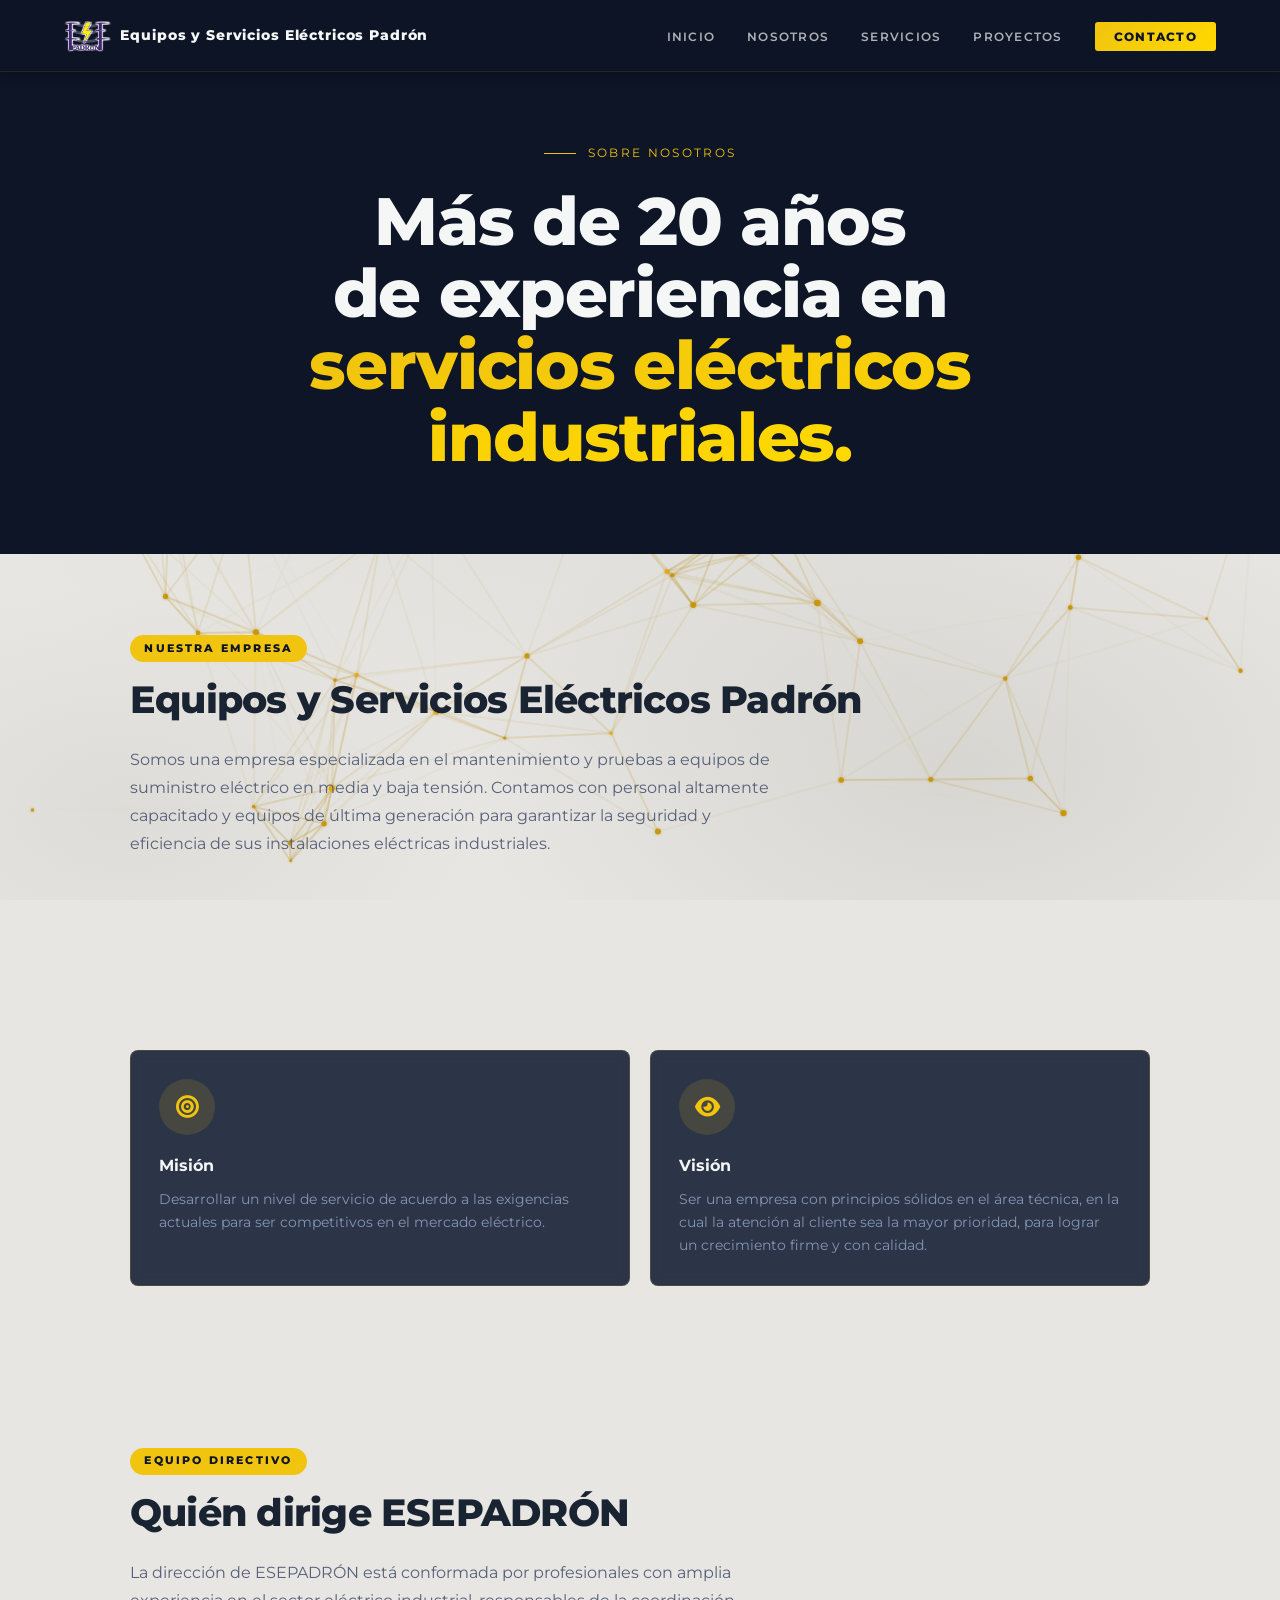
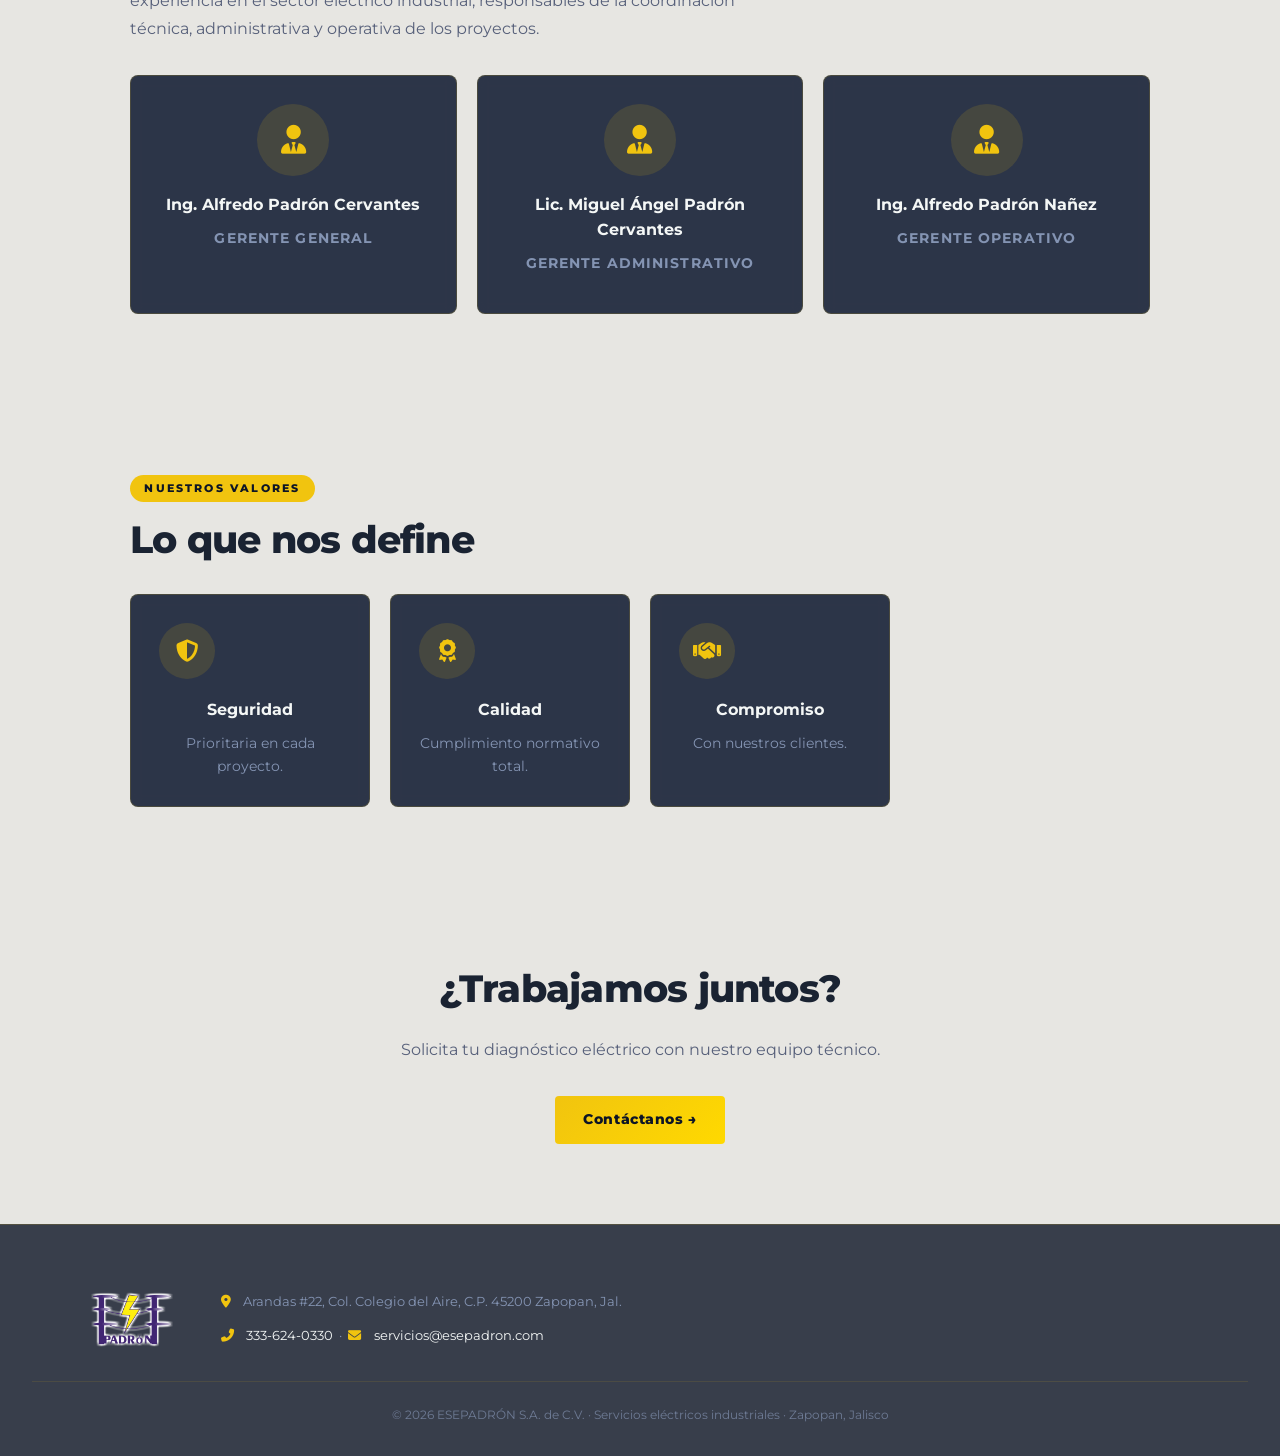
==== commit 21148df6: "Rayo estilo Flash: silueta afilada, estelas e impacto" ====
--- a/nosotros.html
+++ b/nosotros.html
@@ -147,6 +147,6 @@
 <script src="libs/gsap.min.js"></script>
 <script src="libs/ScrollTrigger.min.js"></script>
 <script src="libs/lenis.min.js"></script>
-<script src="script.js?v=3"></script>
+<script src="script.js?v=7"></script>
 </body>
 </html>
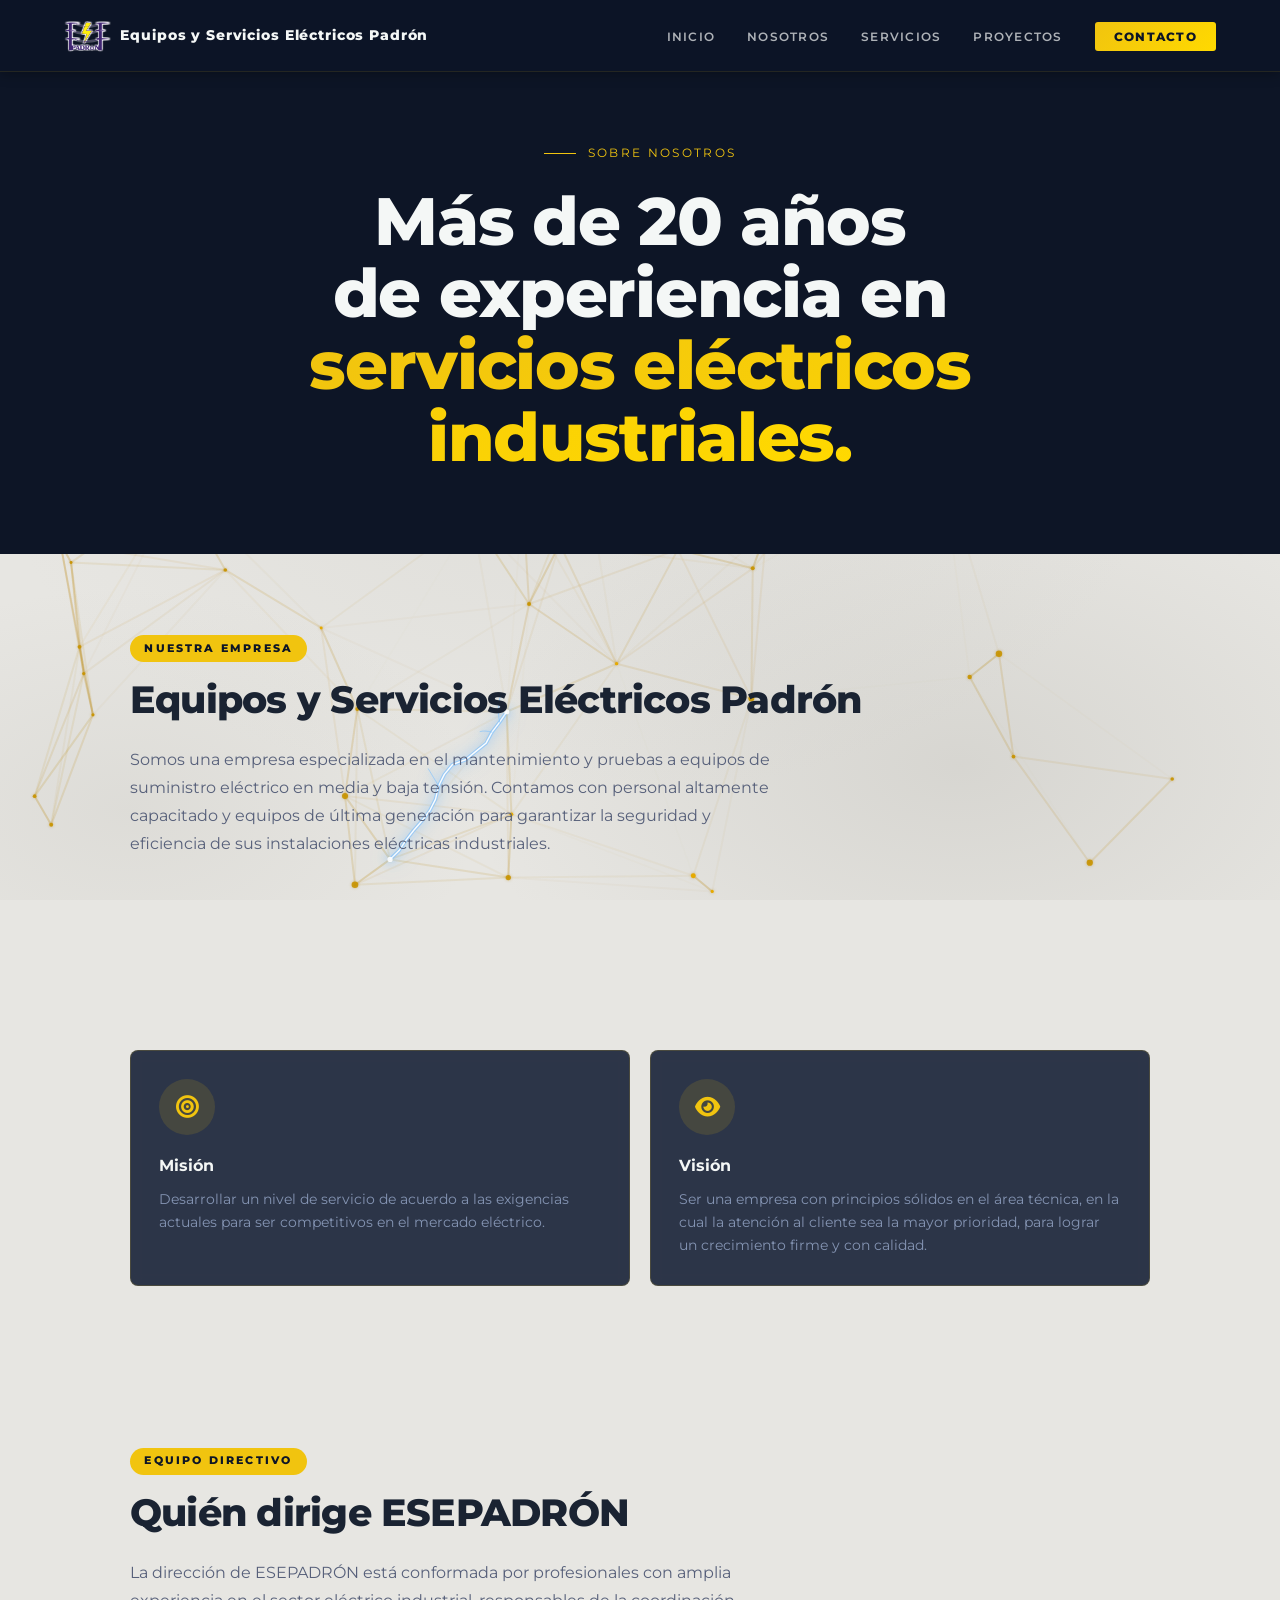
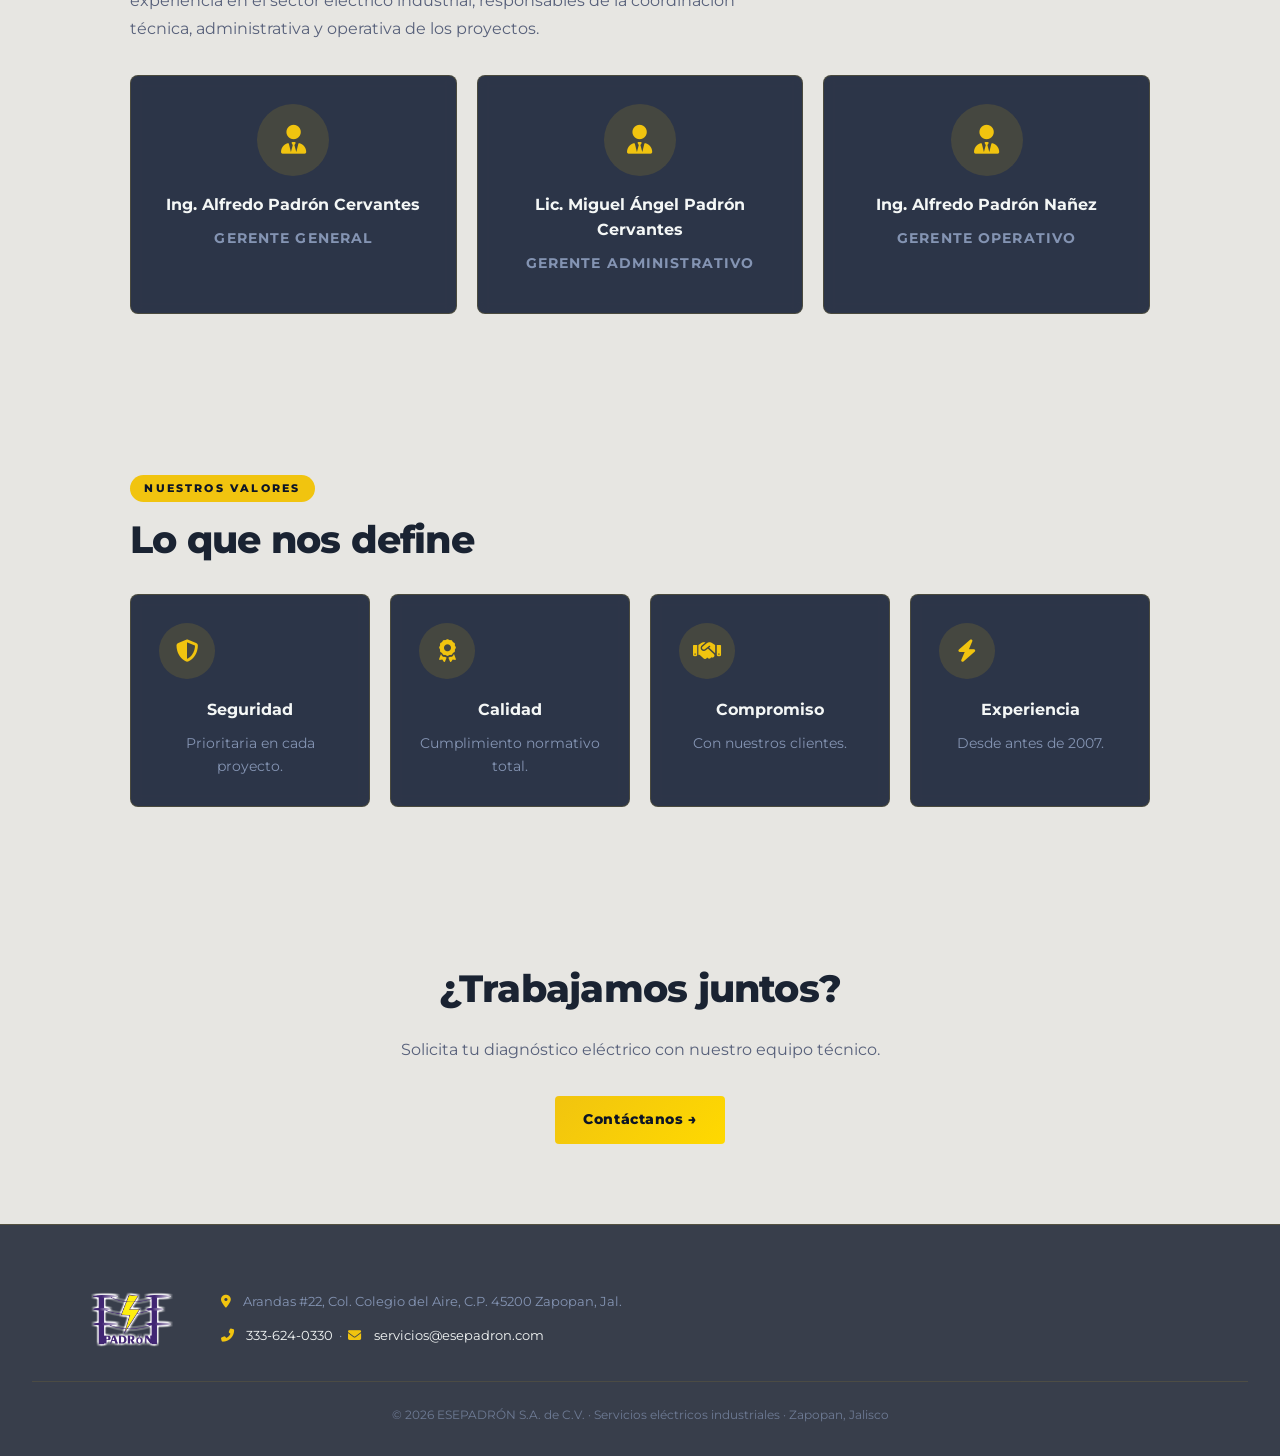
==== commit 52407f88: "Arcos electricos organicos entre nodos + fixes" ====
--- a/nosotros.html
+++ b/nosotros.html
@@ -147,6 +147,6 @@
 <script src="libs/gsap.min.js"></script>
 <script src="libs/ScrollTrigger.min.js"></script>
 <script src="libs/lenis.min.js"></script>
-<script src="script.js?v=7"></script>
+<script src="script.js?v=8"></script>
 </body>
 </html>
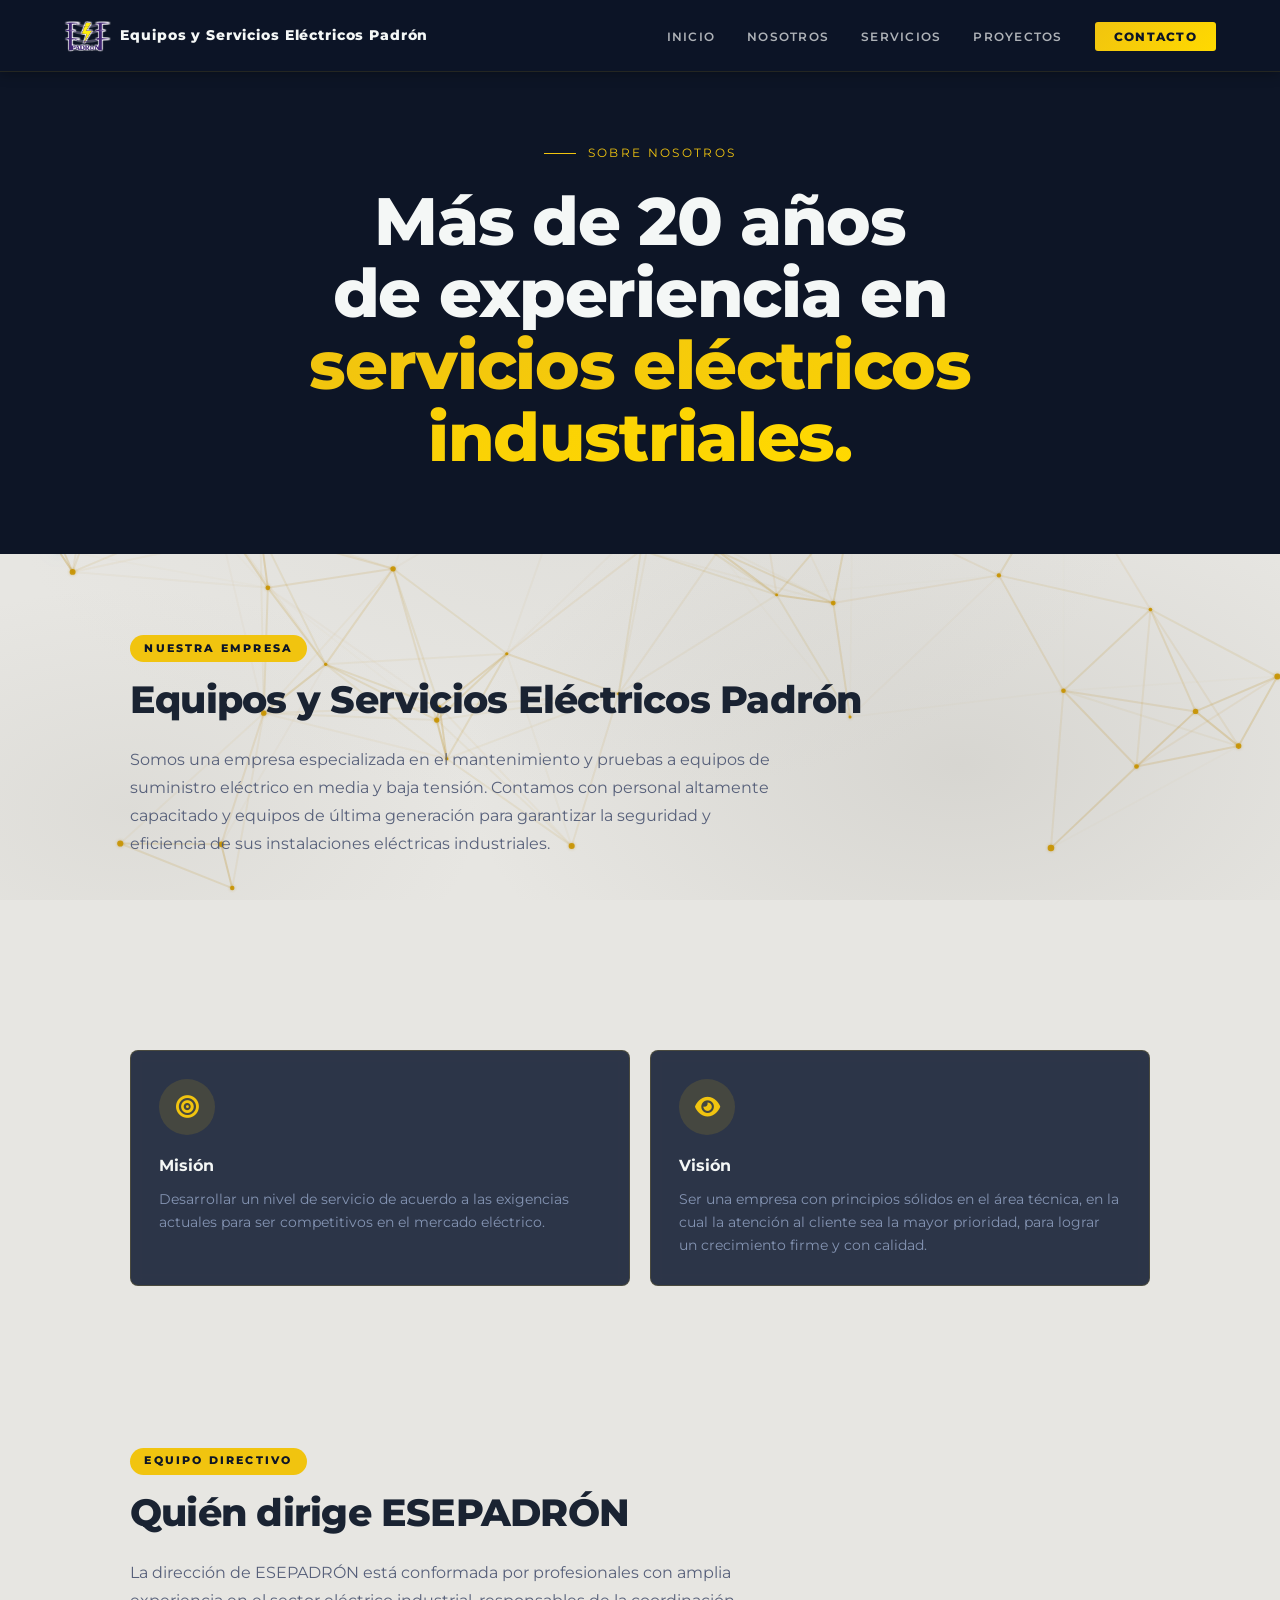
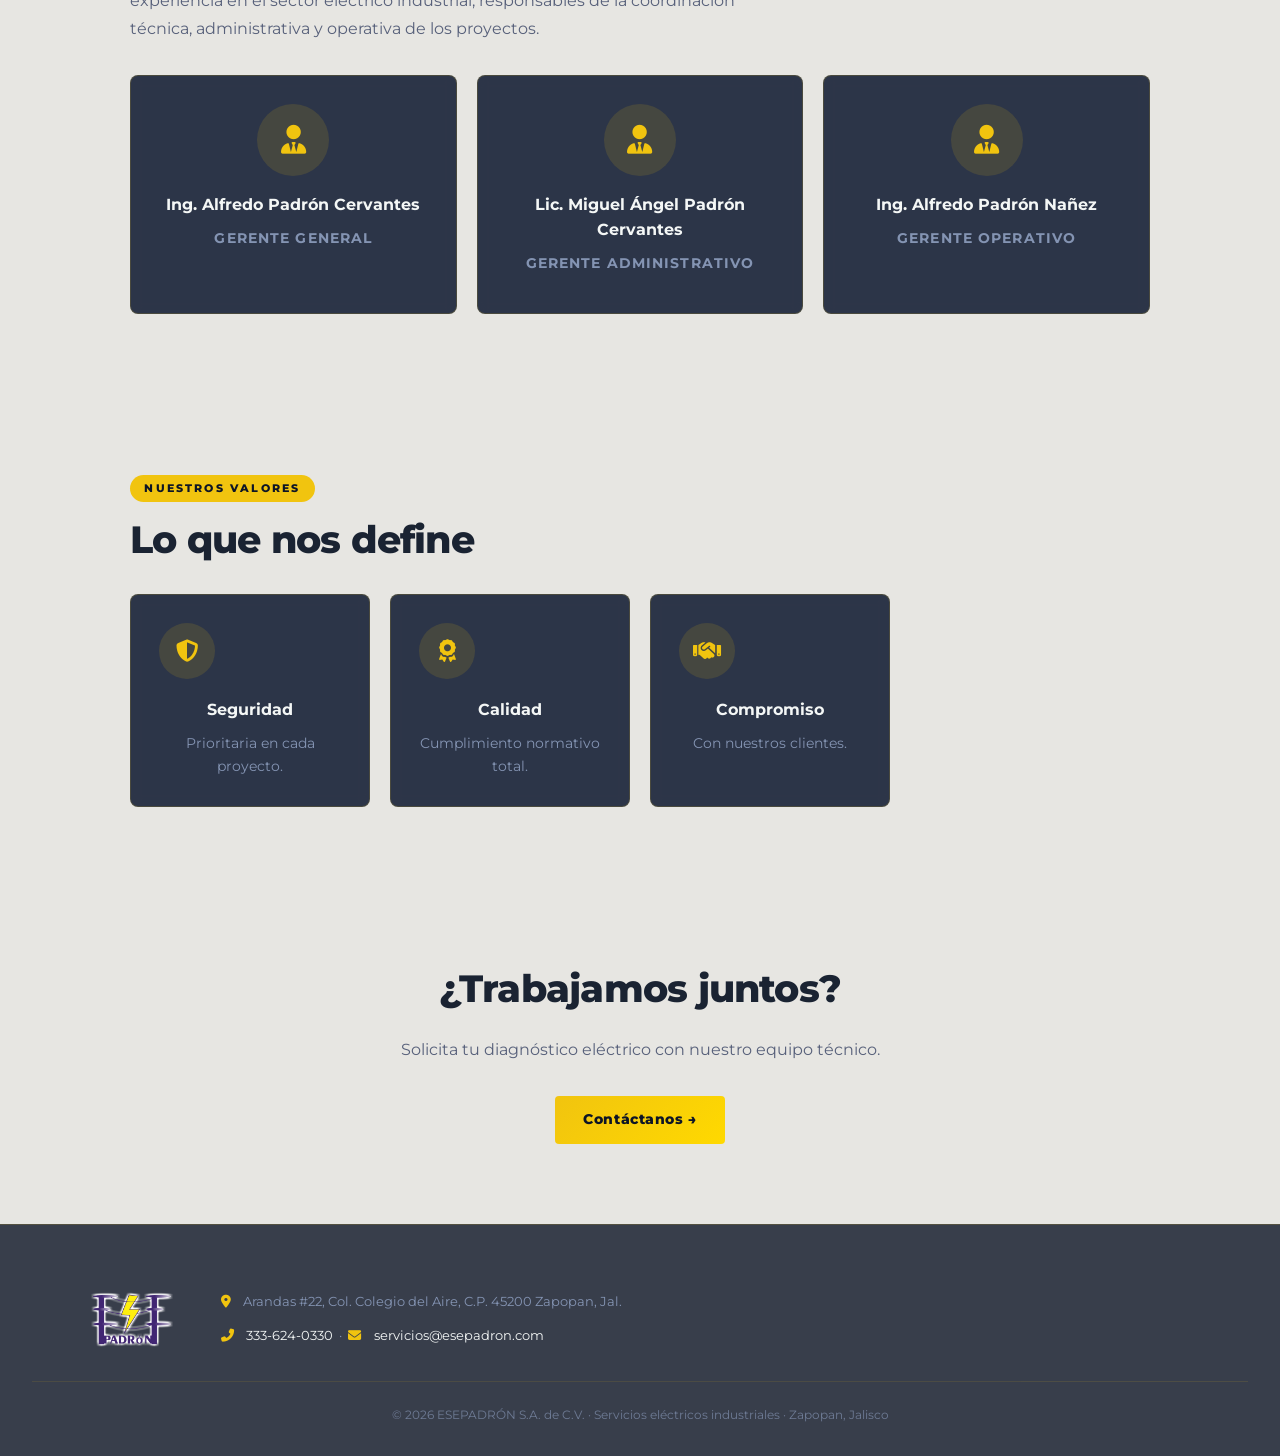
==== commit d10c1bd8: "Rayo estilo Flash: silueta afilada, estelas e impacto" ====
--- a/nosotros.html
+++ b/nosotros.html
@@ -147,6 +147,6 @@
 <script src="libs/gsap.min.js"></script>
 <script src="libs/ScrollTrigger.min.js"></script>
 <script src="libs/lenis.min.js"></script>
-<script src="script.js?v=8"></script>
+<script src="script.js?v=9"></script>
 </body>
 </html>
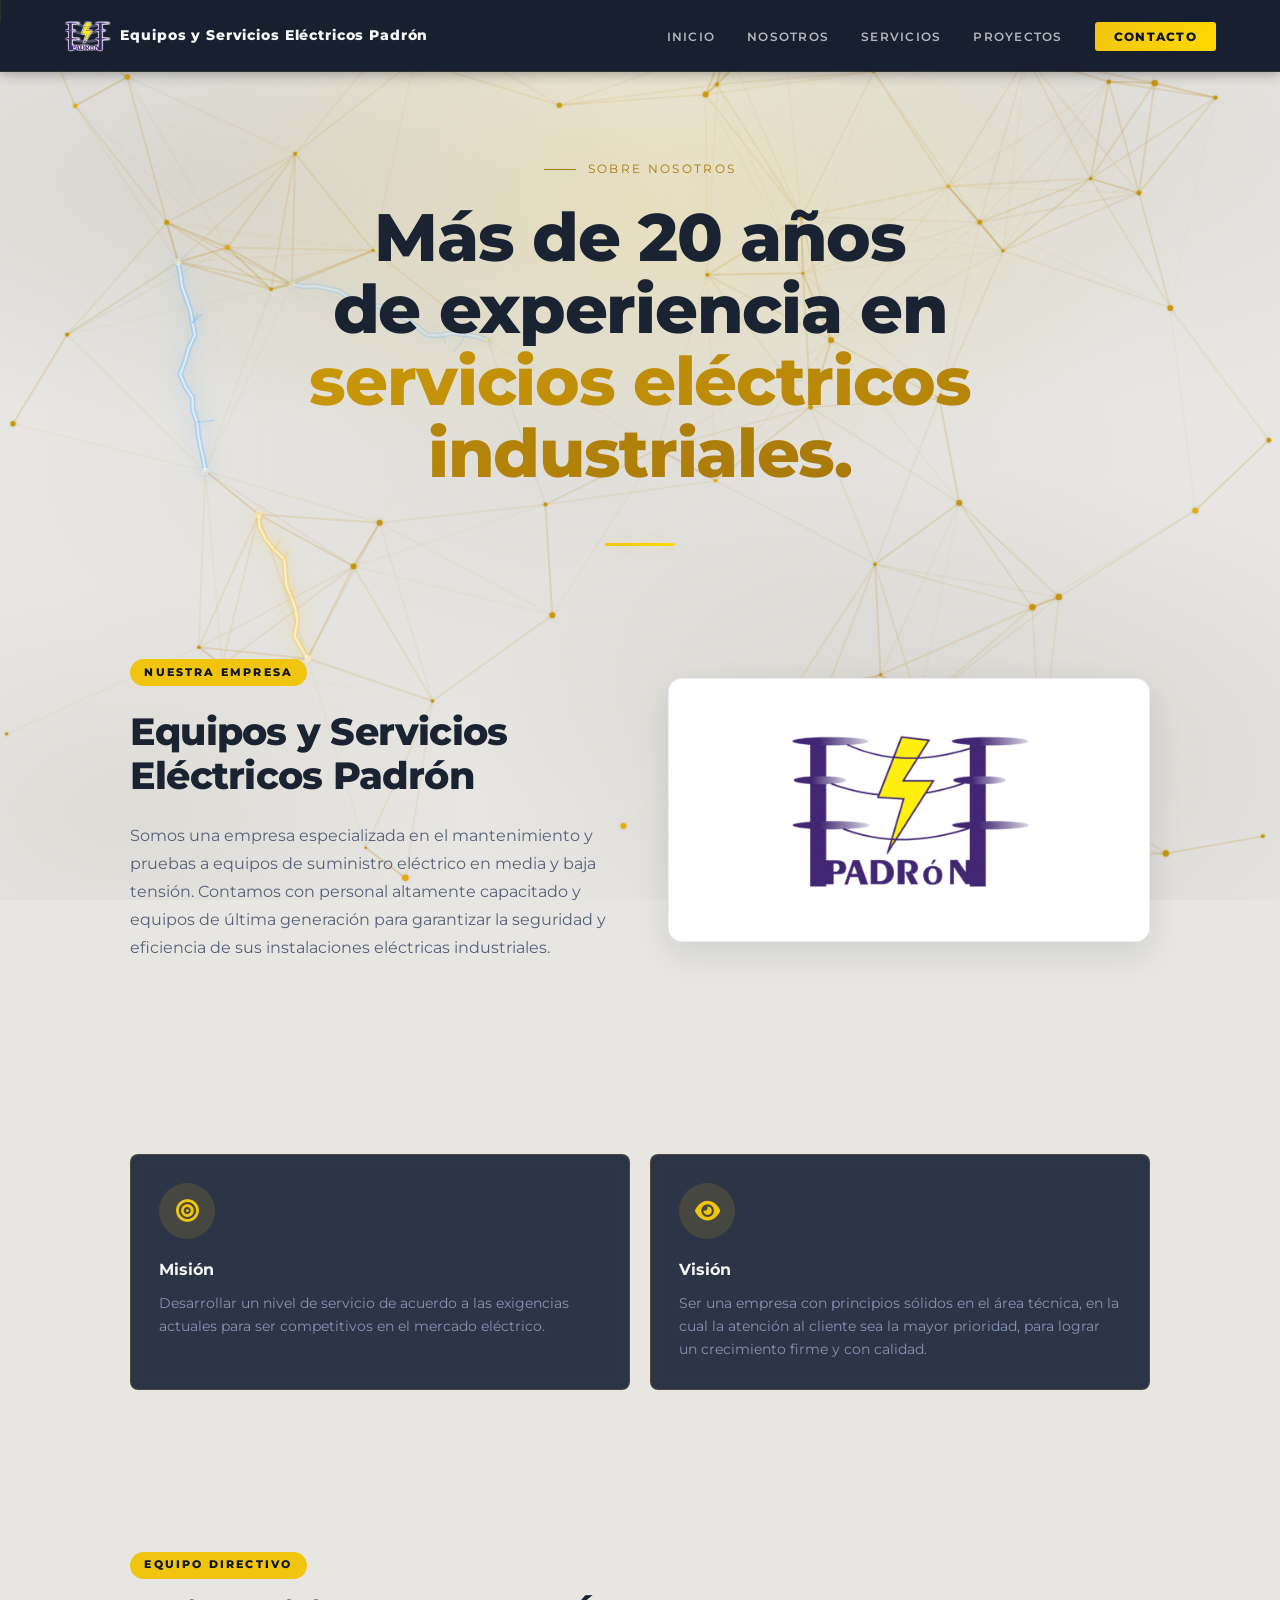
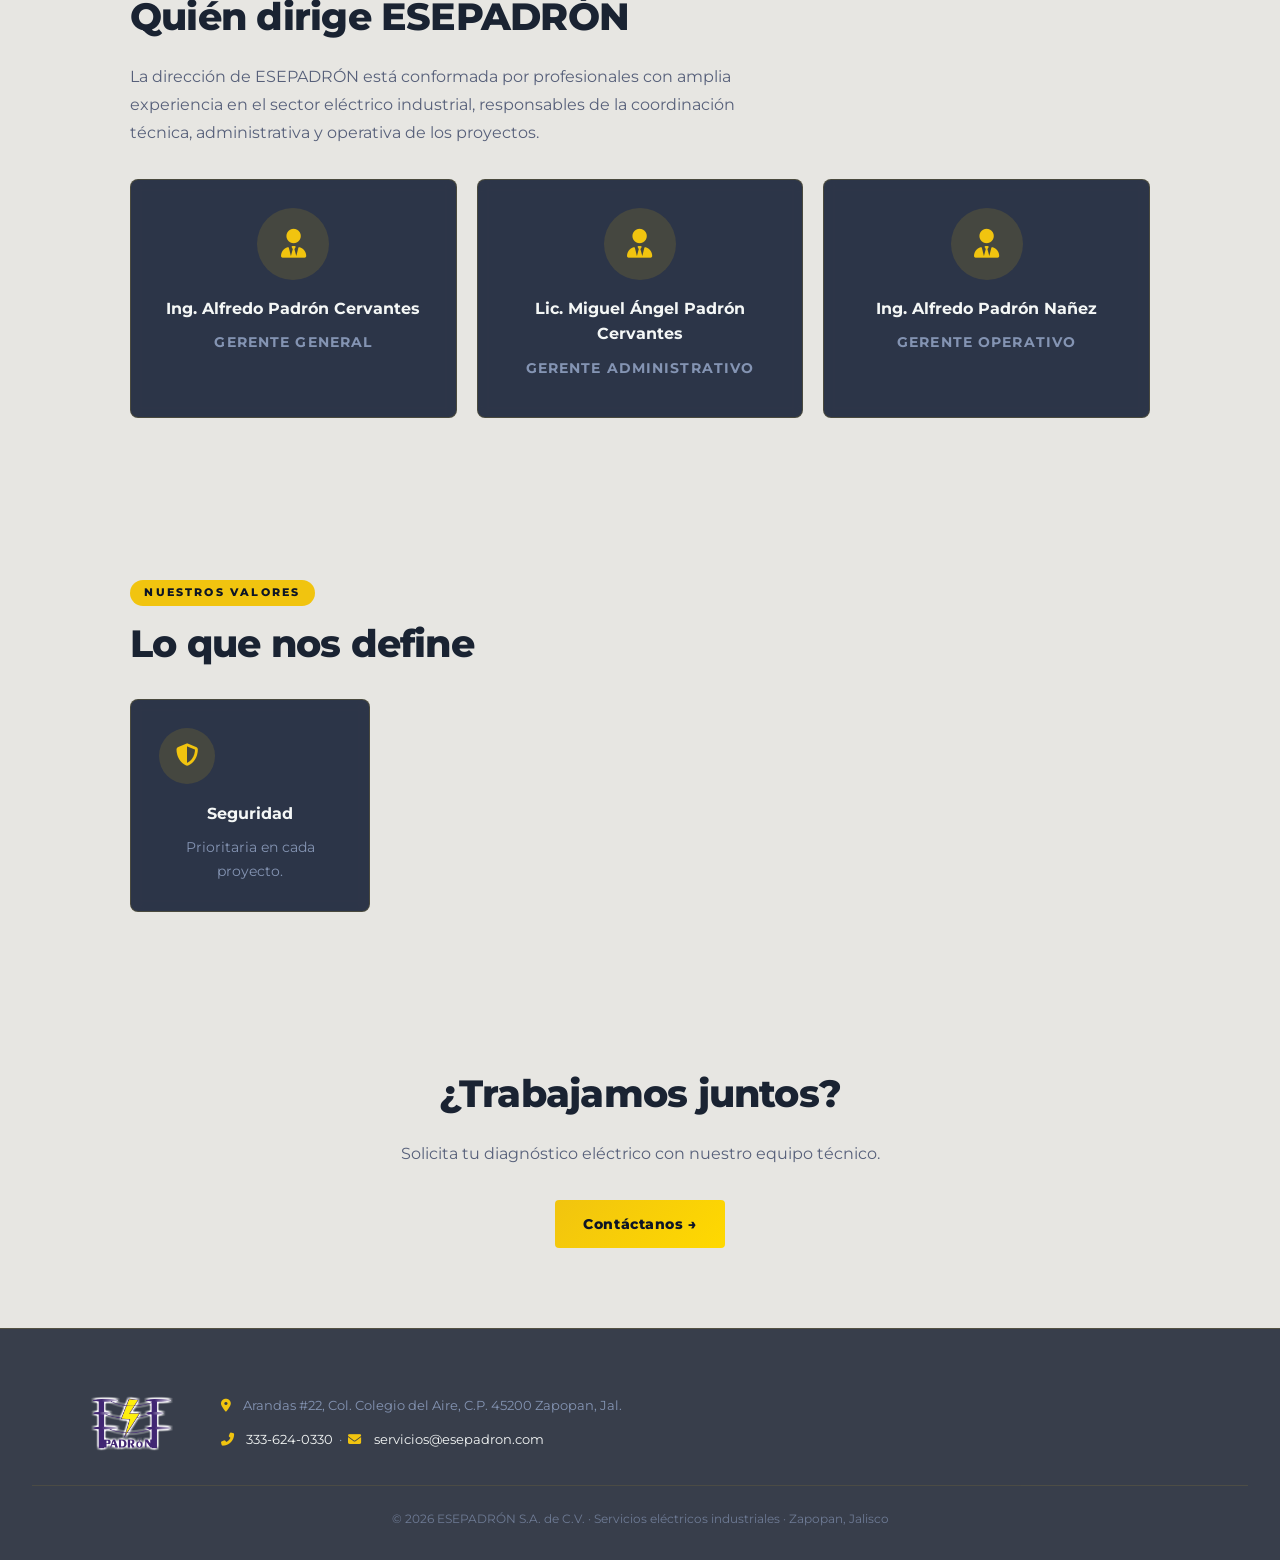
==== commit c81a0e61: "Rayo estilo Flash: silueta afilada, estelas e impacto" ====
--- a/nosotros.html
+++ b/nosotros.html
@@ -9,7 +9,7 @@
     <link href="https://fonts.googleapis.com/css2?family=Montserrat:wght@300;400;600;700;800&display=swap" rel="stylesheet">
     <link rel="stylesheet" href="https://cdnjs.cloudflare.com/ajax/libs/font-awesome/6.4.0/css/all.min.css">
     <link rel="icon" type="image/png" href="img/rayo.png">
-    <link rel="stylesheet" href="styles.css?v=3">
+    <link rel="stylesheet" href="styles.css?v=4">
 </head>
 <body>
 
@@ -46,14 +46,21 @@
 
 <!-- ===== NUESTRA EMPRESA ===== -->
 <section class="section">
-    <div class="section-label">Nuestra empresa</div>
-    <h2 class="reveal">Equipos y Servicios Eléctricos Padrón</h2>
-    <p class="section-sub reveal">
-        Somos una empresa especializada en el mantenimiento y pruebas a equipos de suministro
-        eléctrico en media y baja tensión. Contamos con personal altamente capacitado y equipos
-        de última generación para garantizar la seguridad y eficiencia de sus instalaciones
-        eléctricas industriales.
-    </p>
+    <div class="two-col reveal">
+        <div>
+            <div class="section-label">Nuestra empresa</div>
+            <h2>Equipos y Servicios Eléctricos Padrón</h2>
+            <p class="section-sub">
+                Somos una empresa especializada en el mantenimiento y pruebas a equipos de suministro
+                eléctrico en media y baja tensión. Contamos con personal altamente capacitado y equipos
+                de última generación para garantizar la seguridad y eficiencia de sus instalaciones
+                eléctricas industriales.
+            </p>
+        </div>
+        <div class="logo-card">
+            <img src="img/esepadronlogo2-300x218.png" alt="Logo ESEPADRÓN - Equipos y Servicios Eléctricos Padrón">
+        </div>
+    </div>
 </section>
 
 <!-- ===== MISIÓN / VISIÓN ===== -->
--- a/styles.css
+++ b/styles.css
@@ -113,19 +113,43 @@
     opacity: 0; transform: translateY(12px); animation: fadeUp 0.7s 0.6s forwards;
 }
 
-/* ===== ENCABEZADO DE PÁGINAS SECUNDARIAS (Nosotros, Proyectos) ===== */
+/* ===== ENCABEZADO DE PÁGINAS SECUNDARIAS (Nosotros, Proyectos) =====
+   Integrado con el fondo claro del sitio: la red eléctrica se ve detrás
+   y un resplandor dorado enmarca el título. */
 .page-header {
-    background: var(--bg);
+    background: transparent;
     text-align: center;
-    padding: 9rem 2.5rem 3.5rem;
+    padding: 10rem 2.5rem 4rem;
     position: relative; z-index: 10;
 }
+.page-header::before {
+    content: ''; position: absolute; inset: 0; z-index: -1;
+    background: radial-gradient(ellipse 60% 70% at 50% 35%, rgba(241,196,15,0.16), transparent 70%);
+    pointer-events: none;
+}
+.page-header::after {
+    content: ''; position: absolute; left: 50%; bottom: 2rem;
+    width: 70px; height: 3px; transform: translateX(-50%);
+    background: var(--grad); border-radius: 2px;
+    box-shadow: 0 0 14px var(--glow-y);
+}
 .page-header .hero-content { max-width: 700px; margin: 0 auto; }
-.page-header .hero-eyebrow { justify-content: center; color: var(--yellow); }
-.page-header .hero-eyebrow::before { background: var(--yellow); }
-.page-header h1 { color: var(--text); }
-.page-header .h1-accent { background: var(--grad); background-clip: text; -webkit-background-clip: text; -webkit-text-fill-color: transparent; }
-.page-header .hero-sub { color: var(--muted); margin-left: auto; margin-right: auto; }
+.page-header .hero-eyebrow { justify-content: center; color: var(--yellow-strong); }
+.page-header .hero-eyebrow::before { background: var(--yellow-strong); }
+.page-header h1 { color: var(--ink); }
+.page-header .h1-accent { background: linear-gradient(135deg, #c99708, #a9790a); background-clip: text; -webkit-background-clip: text; -webkit-text-fill-color: transparent; }
+.page-header .hero-sub { color: var(--muted-dark); margin-left: auto; margin-right: auto; }
+
+/* Tarjeta para mostrar el logo institucional (Nosotros) */
+.logo-card {
+    display: flex; align-items: center; justify-content: center;
+    background: #fff;
+    border: 1px solid rgba(13,21,38,0.08);
+    border-radius: 14px;
+    padding: 2.5rem;
+    box-shadow: 0 12px 34px rgba(13,21,38,0.10);
+}
+.logo-card img { max-width: 250px; width: 100%; height: auto; }
 
 .cta-group {
     display: flex; gap: 1rem; flex-wrap: wrap;
